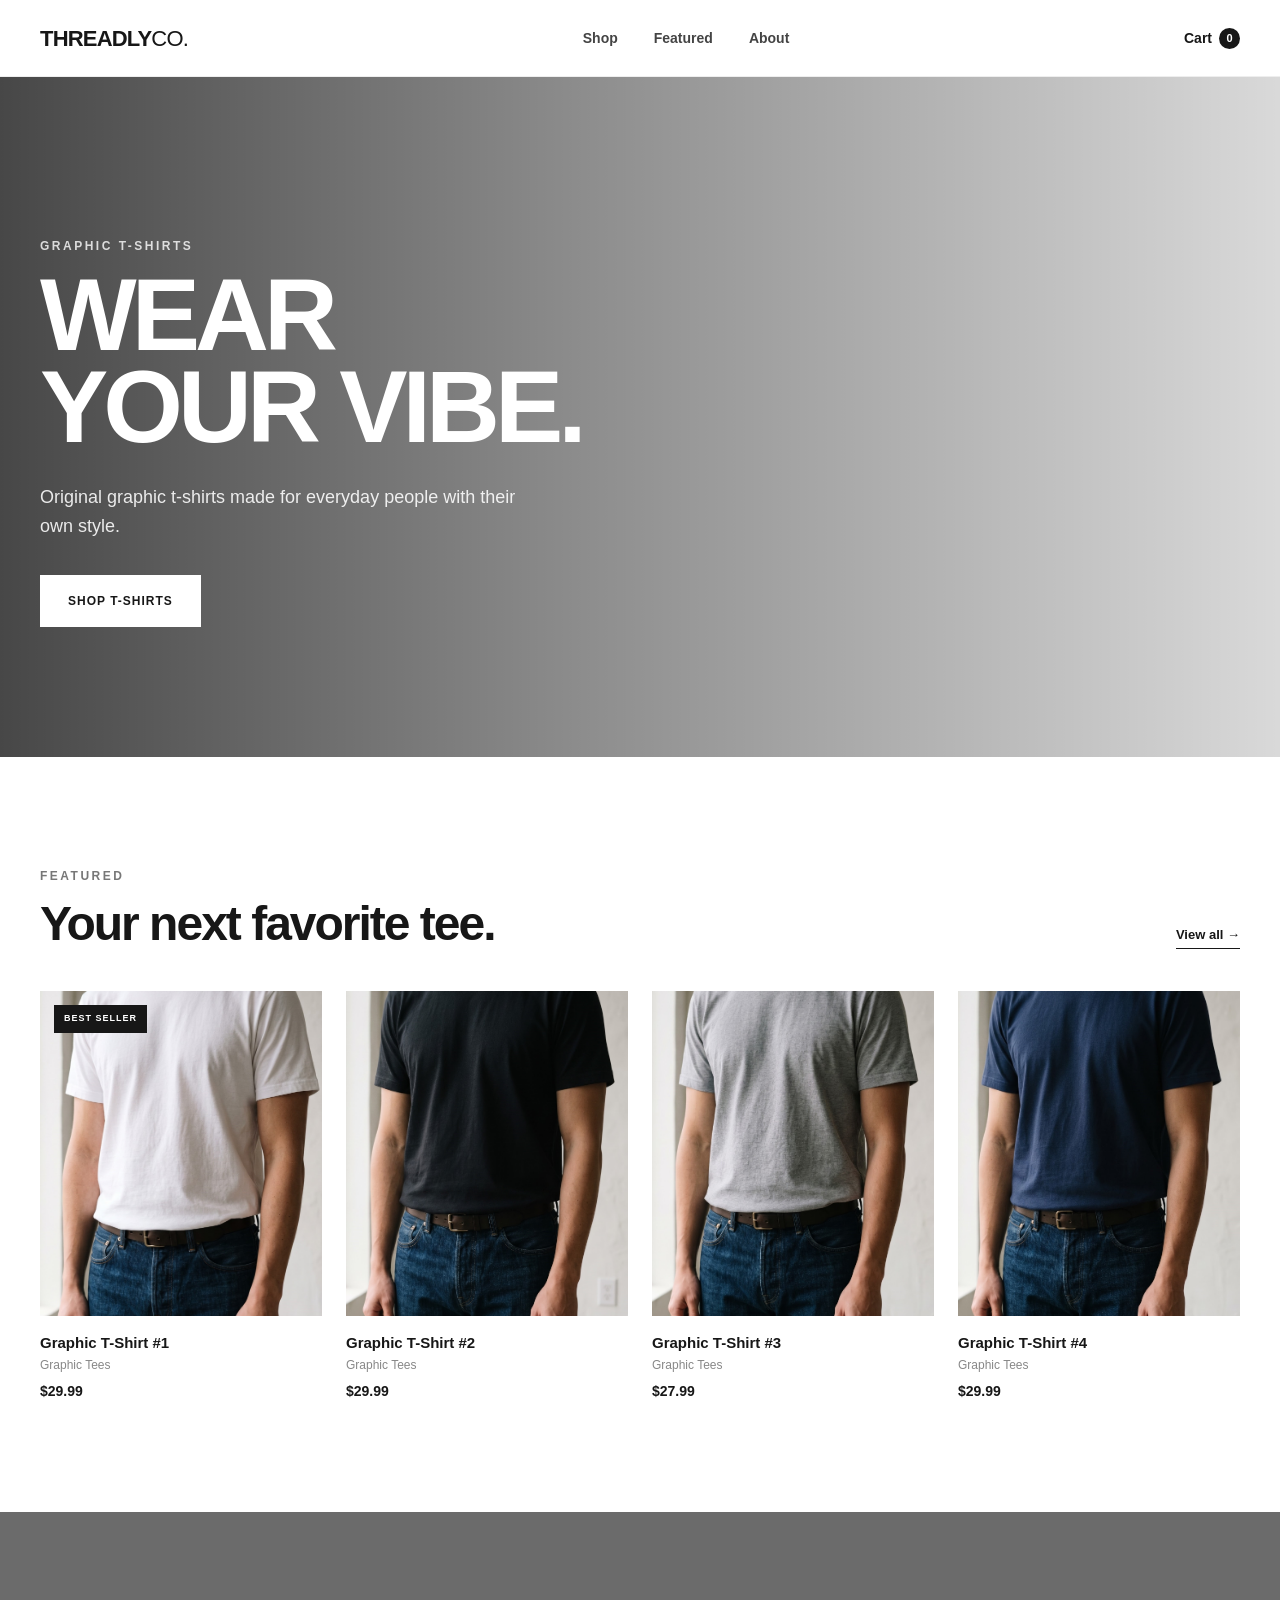
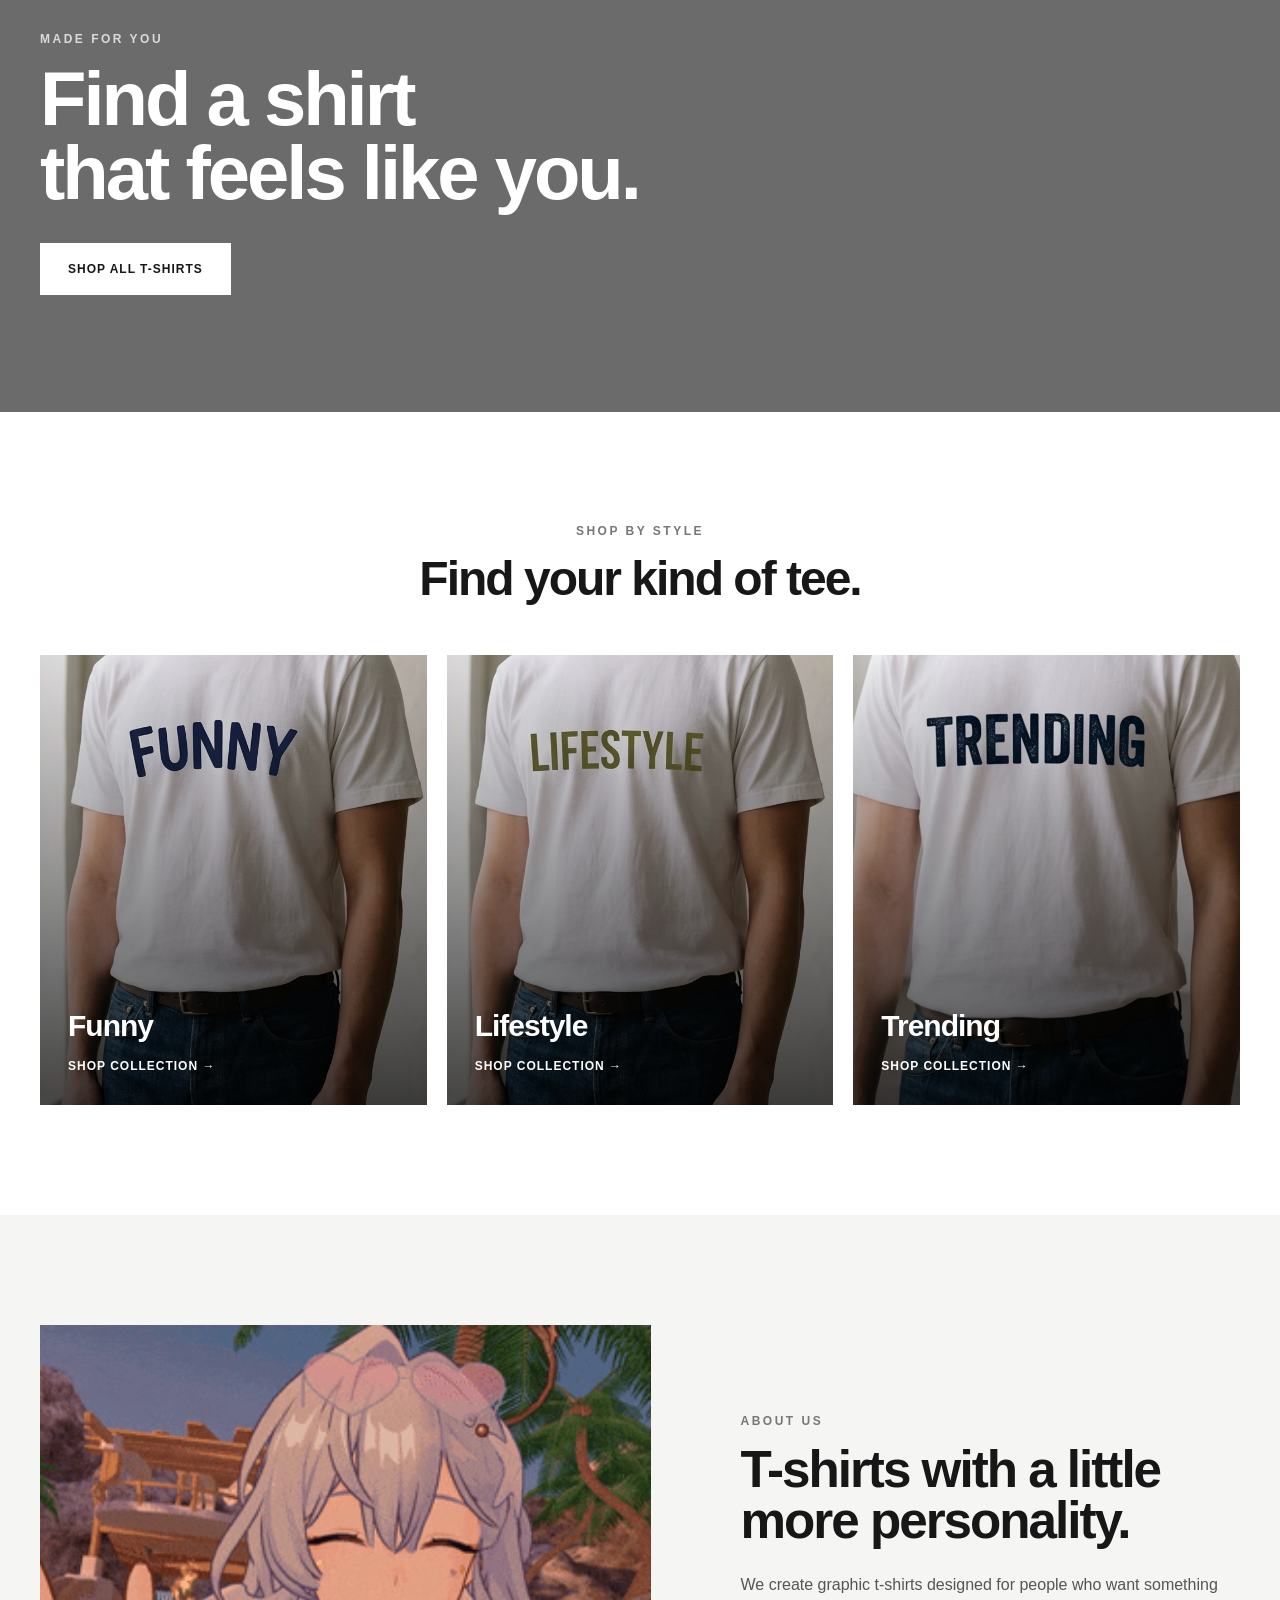
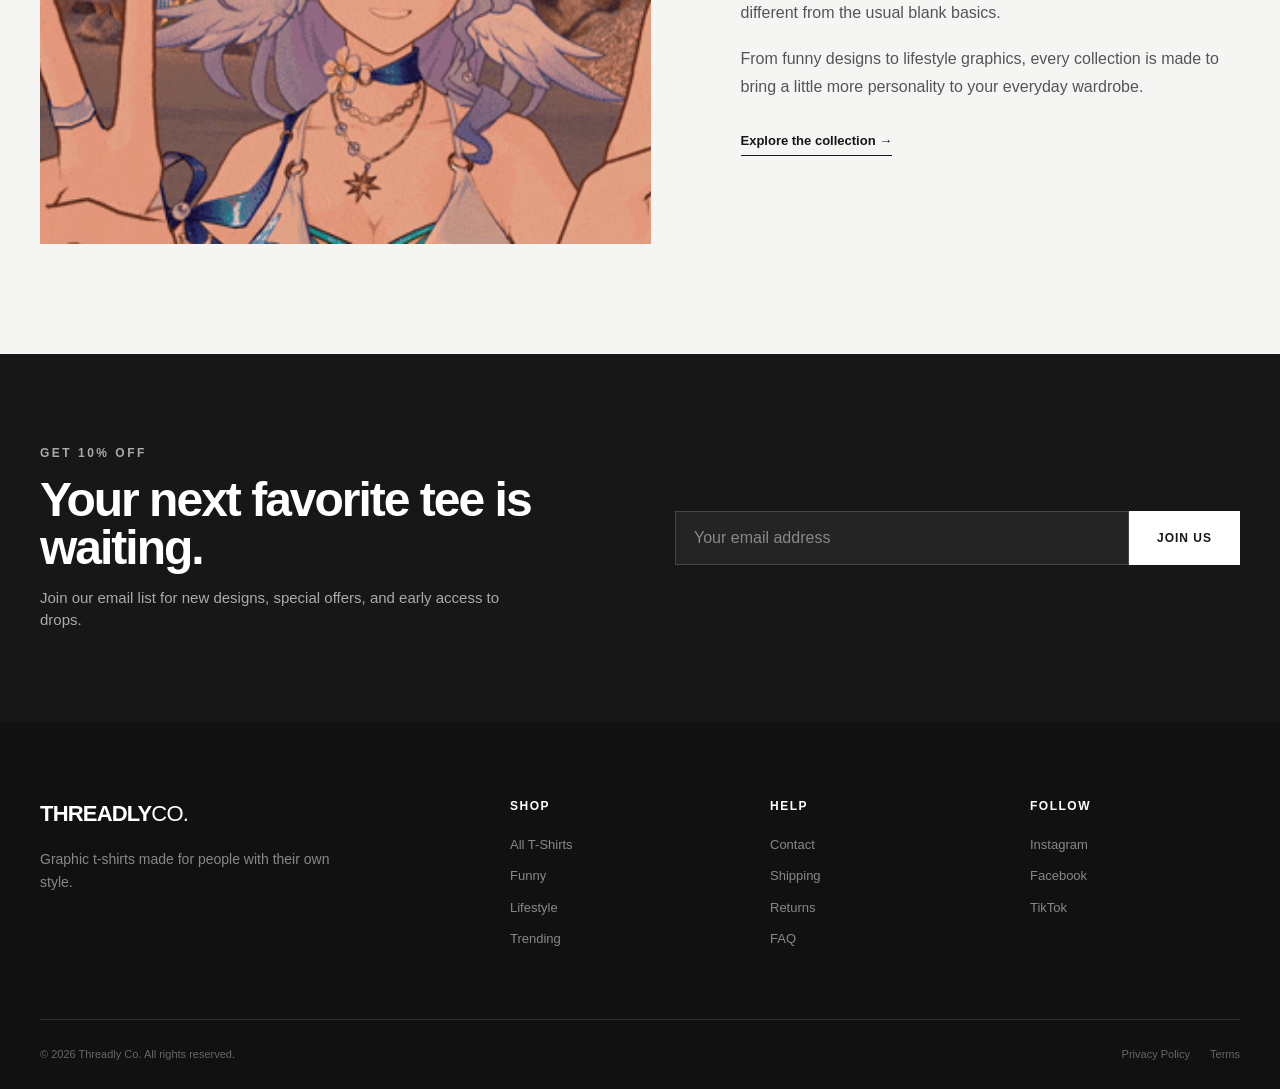
==== index.html @ d37e19e8 "Add files via upload" ====
<!DOCTYPE html>
<html lang="en">
<head>
    <meta charset="UTF-8">
    <meta name="viewport" content="width=device-width, initial-scale=1.0">

    <title>Threadly Co. | Graphic T-Shirts</title>

    <meta
        name="description"
        content="Unique graphic t-shirts made for everyday life. Discover your next favorite shirt."
    >

    <link rel="stylesheet" href="css/style.css">
</head>

<body>

    <!-- ================= HEADER ================= -->

    <header class="site-header">

        <div class="container header-inner">

            <a href="index.html" class="logo">
                THREADLY<span>CO.</span>
            </a>

            <nav class="main-nav">
                <a href="shop.html">Shop</a>
                <a href="#featured">Featured</a>
                <a href="#about">About</a>
            </nav>

            <a href="cart.html" class="cart-link">
                Cart <span id="cart-count">0</span>
            </a>

        </div>

    </header>


    <!-- ================= HERO ================= -->

    <main>

        <section class="hero">

            <div class="hero-overlay"></div>

            <div class="container hero-content">

                <p class="hero-eyebrow">
                    GRAPHIC T-SHIRTS
                </p>

                <h1>
                    WEAR<br>
                    YOUR VIBE.
                </h1>

                <p class="hero-description">
                    Original graphic t-shirts made for
                    everyday people with their own style.
                </p>

                <a href="shop.html" class="btn btn-primary">
                    SHOP T-SHIRTS
                </a>

            </div>

        </section>


        <!-- ================= FEATURED PRODUCTS ================= -->

        <section id="featured" class="featured-section">

            <div class="container">

                <div class="section-heading">

                    <div>

                        <p class="section-eyebrow">
                            FEATURED
                        </p>

                        <h2>
                            Your next favorite tee.
                        </h2>

                    </div>

                    <a href="shop.html" class="view-all">
                        View all →
                    </a>

                </div>


                <div class="product-grid">


                    <!-- PRODUCT 1 -->

                    <article class="product-card">

                        <a
                            href="product.html?id=1"
                            class="product-image"
                        >

                            <img
                                src="images/product-1.jpg"
                                alt="Graphic t-shirt"
                                loading="lazy"
                            >

                            <span class="product-badge">
                                BEST SELLER
                            </span>

                        </a>


                        <div class="product-info">

                            <h3>
                                <a href="product.html?id=1">
                                    Graphic T-Shirt #1
                                </a>
                            </h3>

                            <p class="product-category">
                                Graphic Tees
                            </p>

                            <p class="product-price">
                                $29.99
                            </p>

                        </div>

                    </article>


                    <!-- PRODUCT 2 -->

                    <article class="product-card">

                        <a
                            href="product.html?id=2"
                            class="product-image"
                        >

                            <img
                                src="images/product-2.jpg"
                                alt="Graphic t-shirt"
                                loading="lazy"
                            >

                        </a>


                        <div class="product-info">

                            <h3>
                                <a href="product.html?id=2">
                                    Graphic T-Shirt #2
                                </a>
                            </h3>

                            <p class="product-category">
                                Graphic Tees
                            </p>

                            <p class="product-price">
                                $29.99
                            </p>

                        </div>

                    </article>


                    <!-- PRODUCT 3 -->

                    <article class="product-card">

                        <a
                            href="product.html?id=3"
                            class="product-image"
                        >

                            <img
                                src="images/product-3.jpg"
                                alt="Graphic t-shirt"
                                loading="lazy"
                            >

                        </a>


                        <div class="product-info">

                            <h3>
                                <a href="product.html?id=3">
                                    Graphic T-Shirt #3
                                </a>
                            </h3>

                            <p class="product-category">
                                Graphic Tees
                            </p>

                            <p class="product-price">
                                $27.99
                            </p>

                        </div>

                    </article>


                    <!-- PRODUCT 4 -->

                    <article class="product-card">

                        <a
                            href="product.html?id=4"
                            class="product-image"
                        >

                            <img
                                src="images/product-4.jpg"
                                alt="Graphic t-shirt"
                                loading="lazy"
                            >

                        </a>


                        <div class="product-info">

                            <h3>
                                <a href="product.html?id=4">
                                    Graphic T-Shirt #4
                                </a>
                            </h3>

                            <p class="product-category">
                                Graphic Tees
                            </p>

                            <p class="product-price">
                                $29.99
                            </p>

                        </div>

                    </article>

                </div>

            </div>

        </section>


        <!-- ================= BRAND BANNER ================= -->

        <section class="brand-banner">

            <div class="container brand-banner-content">

                <p class="section-eyebrow">
                    MADE FOR YOU
                </p>

                <h2>
                    Find a shirt<br>
                    that feels like you.
                </h2>

                <a
                    href="shop.html"
                    class="btn btn-light"
                >
                    SHOP ALL T-SHIRTS
                </a>

            </div>

        </section>


        <!-- ================= CATEGORIES ================= -->

        <section class="categories-section">

            <div class="container">

                <div class="section-heading centered">

                    <p class="section-eyebrow">
                        SHOP BY STYLE
                    </p>

                    <h2>
                        Find your kind of tee.
                    </h2>

                </div>


                <div class="category-grid">


                    <a
                        href="shop.html?category=funny"
                        class="category-card"
                    >

                        <img
                            src="images/category-funny.jpg"
                            alt="Funny graphic t-shirts"
                            loading="lazy"
                        >

                        <div class="category-overlay"></div>

                        <div class="category-content">

                            <h3>
                                Funny
                            </h3>

                            <span>
                                Shop collection →
                            </span>

                        </div>

                    </a>


                    <a
                        href="shop.html?category=lifestyle"
                        class="category-card"
                    >

                        <img
                            src="images/category-lifestyle.jpg"
                            alt="Lifestyle graphic t-shirts"
                            loading="lazy"
                        >

                        <div class="category-overlay"></div>

                        <div class="category-content">

                            <h3>
                                Lifestyle
                            </h3>

                            <span>
                                Shop collection →
                            </span>

                        </div>

                    </a>


                    <a
                        href="shop.html?category=trending"
                        class="category-card"
                    >

                        <img
                            src="images/category-trending.jpg"
                            alt="Trending graphic t-shirts"
                            loading="lazy"
                        >

                        <div class="category-overlay"></div>

                        <div class="category-content">

                            <h3>
                                Trending
                            </h3>

                            <span>
                                Shop collection →
                            </span>

                        </div>

                    </a>

                </div>

            </div>

        </section>


        <!-- ================= ABOUT ================= -->

        <section id="about" class="about-section">

            <div class="container about-grid">


                <div class="about-image">

                    <img
                        src="images/about.gif"
                        alt="Person wearing a graphic t-shirt"
                        loading="lazy"
                    >

                </div>


                <div class="about-content">

                    <p class="section-eyebrow">
                        ABOUT US
                    </p>

                    <h2>
                        T-shirts with a little more personality.
                    </h2>

                    <p>
                        We create graphic t-shirts designed for
                        people who want something different from
                        the usual blank basics.
                    </p>

                    <p>
                        From funny designs to lifestyle graphics,
                        every collection is made to bring a little
                        more personality to your everyday wardrobe.
                    </p>

                    <a
                        href="shop.html"
                        class="text-link"
                    >
                        Explore the collection →
                    </a>

                </div>

            </div>

        </section>


        <!-- ================= NEWSLETTER ================= -->

        <section class="newsletter-section">

            <div class="container newsletter-inner">


                <div>

                    <p class="section-eyebrow">
                        GET 10% OFF
                    </p>

                    <h2>
                        Your next favorite tee is waiting.
                    </h2>

                    <p>
                        Join our email list for new designs,
                        special offers, and early access to drops.
                    </p>

                </div>


                <form class="newsletter-form">

                    <label
                        for="email"
                        class="sr-only"
                    >
                        Email address
                    </label>

                    <input
                        type="email"
                        id="email"
                        name="email"
                        placeholder="Your email address"
                        required
                    >

                    <button
                        type="submit"
                        class="btn btn-primary"
                    >
                        JOIN US
                    </button>

                </form>

            </div>

        </section>

    </main>


    <!-- ================= FOOTER ================= -->

    <footer class="site-footer">

        <div class="container footer-grid">


            <div class="footer-brand">

                <a href="index.html" class="logo">
                    THREADLY<span>CO.</span>
                </a>

                <p>
                    Graphic t-shirts made for people
                    with their own style.
                </p>

            </div>


            <div class="footer-column">

                <h3>
                    Shop
                </h3>

                <a href="shop.html">
                    All T-Shirts
                </a>

                <a href="shop.html?category=funny">
                    Funny
                </a>

                <a href="shop.html?category=lifestyle">
                    Lifestyle
                </a>

                <a href="shop.html?category=trending">
                    Trending
                </a>

            </div>


            <div class="footer-column">

                <h3>
                    Help
                </h3>

                <a href="#">
                    Contact
                </a>

                <a href="#">
                    Shipping
                </a>

                <a href="#">
                    Returns
                </a>

                <a href="#">
                    FAQ
                </a>

            </div>


            <div class="footer-column">

                <h3>
                    Follow
                </h3>

                <a href="#">
                    Instagram
                </a>

                <a href="#">
                    Facebook
                </a>

                <a href="#">
                    TikTok
                </a>

            </div>

        </div>


        <div class="container footer-bottom">

            <p>
                © 2026 Threadly Co. All rights reserved.
            </p>

            <div>

                <a href="#">
                    Privacy Policy
                </a>

                <a href="#">
                    Terms
                </a>

            </div>

        </div>

    </footer>


    <!-- ================= JAVASCRIPT ================= -->

    <script>

        /*
         * Update cart quantity in the header.
         *
         * Cart data will later be stored in localStorage.
         * Printify integration will be added in a later stage.
         */

        function updateCartCount() {

            const cart =
                JSON.parse(
                    localStorage.getItem("cart")
                ) || [];

            const count =
                cart.reduce(
                    (total, item) =>
                        total + item.quantity,
                    0
                );

            const cartCount =
                document.getElementById(
                    "cart-count"
                );

            if (cartCount) {
                cartCount.textContent = count;
            }
        }


        updateCartCount();


        /*
         * Newsletter demo.
         *
         * This does not send email yet.
         * Email integration can be added later.
         */

        const newsletterForm =
            document.querySelector(
                ".newsletter-form"
            );


        if (newsletterForm) {

            newsletterForm.addEventListener(
                "submit",
                function(event) {

                    event.preventDefault();

                    alert(
                        "Thanks for joining Threadly Co.!"
                    );

                    newsletterForm.reset();

                }
            );

        }

    </script>

</body>
</html>
---- css/style.css ----
/* =========================================================
   THREADLY CO. - POD STORE
   Main stylesheet for index.html
   ========================================================= */


/* =========================================================
   RESET
   ========================================================= */

* {
    margin: 0;
    padding: 0;
    box-sizing: border-box;
}

html {
    scroll-behavior: smooth;
}

body {
    font-family:
        Inter,
        -apple-system,
        BlinkMacSystemFont,
        "Segoe UI",
        Roboto,
        Helvetica,
        Arial,
        sans-serif;

    background: #ffffff;
    color: #171717;
    line-height: 1.5;
}

img {
    display: block;
    width: 100%;
}

a {
    color: inherit;
    text-decoration: none;
}

button,
input {
    font: inherit;
}


/* =========================================================
   GLOBAL
   ========================================================= */

.container {
    width: min(1200px, calc(100% - 40px));
    margin: 0 auto;
}

.sr-only {
    position: absolute;
    width: 1px;
    height: 1px;
    padding: 0;
    margin: -1px;
    overflow: hidden;
    clip: rect(0, 0, 0, 0);
    white-space: nowrap;
    border: 0;
}


/* =========================================================
   HEADER
   ========================================================= */

.site-header {
    position: sticky;
    top: 0;
    z-index: 1000;

    background: rgba(255, 255, 255, 0.96);
    border-bottom: 1px solid #eeeeee;

    backdrop-filter: blur(12px);
}

.header-inner {
    min-height: 76px;

    display: flex;
    align-items: center;
    justify-content: space-between;

    gap: 40px;
}


/* Logo */

.logo {
    font-size: 22px;
    font-weight: 900;
    letter-spacing: -0.8px;
    white-space: nowrap;
}

.logo span {
    font-weight: 400;
}


/* Navigation */

.main-nav {
    display: flex;
    align-items: center;
    gap: 36px;
}

.main-nav a {
    position: relative;

    font-size: 14px;
    font-weight: 600;

    color: #444444;

    transition:
        color 0.2s ease;
}

.main-nav a::after {
    content: "";

    position: absolute;
    left: 0;
    bottom: -7px;

    width: 0;
    height: 1px;

    background: #171717;

    transition:
        width 0.25s ease;
}

.main-nav a:hover {
    color: #000000;
}

.main-nav a:hover::after {
    width: 100%;
}


/* Cart */

.cart-link {
    display: flex;
    align-items: center;
    gap: 7px;

    font-size: 14px;
    font-weight: 700;
}

#cart-count {
    min-width: 21px;
    height: 21px;

    display: inline-flex;
    align-items: center;
    justify-content: center;

    background: #171717;
    color: #ffffff;

    border-radius: 50%;

    font-size: 11px;
}


/* =========================================================
   HERO
   ========================================================= */

.hero {
    position: relative;

    min-height: 680px;

    display: flex;
    align-items: center;

    background-image:
        url("../images/hero.jpg");

    background-size: cover;
    background-position: center;
}

.hero-overlay {
    position: absolute;
    inset: 0;

    background:
        linear-gradient(
            90deg,
            rgba(0, 0, 0, 0.72) 0%,
            rgba(0, 0, 0, 0.45) 45%,
            rgba(0, 0, 0, 0.15) 100%
        );
}

.hero-content {
    position: relative;
    z-index: 2;

    color: #ffffff;

    padding-top: 30px;
}

.hero-eyebrow,
.section-eyebrow {
    margin-bottom: 14px;

    font-size: 12px;
    font-weight: 800;

    letter-spacing: 2.5px;
    text-transform: uppercase;
}

.hero-eyebrow {
    color: rgba(255, 255, 255, 0.8);
}

.hero h1 {
    max-width: 700px;

    font-size: clamp(58px, 8vw, 108px);
    line-height: 0.9;

    letter-spacing: -5px;
    font-weight: 900;

    margin-bottom: 30px;
}

.hero-description {
    max-width: 480px;

    margin-bottom: 34px;

    font-size: 18px;
    line-height: 1.6;

    color: rgba(255, 255, 255, 0.88);
}


/* =========================================================
   BUTTONS
   ========================================================= */

.btn {
    min-height: 52px;

    display: inline-flex;
    align-items: center;
    justify-content: center;

    padding: 0 28px;

    border: 0;

    font-size: 12px;
    font-weight: 800;

    letter-spacing: 1px;
    text-transform: uppercase;

    cursor: pointer;

    transition:
        transform 0.2s ease,
        background 0.2s ease,
        color 0.2s ease;
}

.btn:hover {
    transform: translateY(-2px);
}

.btn-primary {
    background: #ffffff;
    color: #171717;
}

.btn-primary:hover {
    background: #eeeeee;
}

.btn-light {
    background: #ffffff;
    color: #171717;
}

.btn-light:hover {
    background: #eeeeee;
}


/* =========================================================
   FEATURED SECTION
   ========================================================= */

.featured-section {
    padding: 110px 0;
}

.section-heading {
    display: flex;
    align-items: flex-end;
    justify-content: space-between;

    gap: 30px;

    margin-bottom: 42px;
}

.section-heading.centered {
    display: block;
    text-align: center;
}

.section-eyebrow {
    color: #777777;
}

.section-heading h2 {
    font-size: clamp(32px, 4vw, 48px);
    line-height: 1.05;

    letter-spacing: -2px;
    font-weight: 800;
}

.view-all {
    font-size: 13px;
    font-weight: 700;

    border-bottom: 1px solid #171717;

    padding-bottom: 4px;
}


/* =========================================================
   PRODUCT GRID
   ========================================================= */

.product-grid {
    display: grid;

    grid-template-columns:
        repeat(4, minmax(0, 1fr));

    gap: 24px;
}


/* Product */

.product-card {
    min-width: 0;
}

.product-image {
    position: relative;

    display: block;

    overflow: hidden;

    background: #f4f4f4;

    aspect-ratio: 1 / 1.15;
}

.product-image img {
    width: 100%;
    height: 100%;

    object-fit: cover;

    transition:
        transform 0.45s ease;
}

.product-card:hover .product-image img {
    transform: scale(1.04);
}


/* Product badge */

.product-badge {
    position: absolute;

    top: 14px;
    left: 14px;

    padding: 7px 10px;

    background: #171717;
    color: #ffffff;

    font-size: 9px;
    font-weight: 800;

    letter-spacing: 1px;
}


/* Product info */

.product-info {
    padding-top: 17px;
}

.product-info h3 {
    margin-bottom: 4px;

    font-size: 15px;
    font-weight: 700;

    line-height: 1.3;
}

.product-info h3 a:hover {
    text-decoration: underline;
}

.product-category {
    margin-bottom: 7px;

    font-size: 12px;

    color: #888888;
}

.product-price {
    font-size: 14px;
    font-weight: 800;
}


/* =========================================================
   BRAND BANNER
   ========================================================= */

.brand-banner {
    position: relative;

    min-height: 500px;

    display: flex;
    align-items: center;

    background:
        linear-gradient(
            rgba(0, 0, 0, 0.58),
            rgba(0, 0, 0, 0.58)
        ),
        url("../images/banner.jpg");

    background-size: cover;
    background-position: center;
}

.brand-banner-content {
    color: #ffffff;
}

.brand-banner .section-eyebrow {
    color: rgba(255, 255, 255, 0.75);
}

.brand-banner h2 {
    max-width: 650px;

    margin-bottom: 32px;

    font-size: clamp(44px, 6vw, 76px);
    line-height: 0.98;

    letter-spacing: -3px;

    font-weight: 900;
}


/* =========================================================
   CATEGORIES
   ========================================================= */

.categories-section {
    padding: 110px 0;
}

.categories-section .section-heading {
    margin-bottom: 50px;
}

.category-grid {
    display: grid;

    grid-template-columns:
        repeat(3, minmax(0, 1fr));

    gap: 20px;
}

.category-card {
    position: relative;

    min-height: 450px;

    overflow: hidden;

    background: #eeeeee;
}

.category-card img {
    position: absolute;
    inset: 0;

    width: 100%;
    height: 100%;

    object-fit: cover;

    transition:
        transform 0.5s ease;
}

.category-card:hover img {
    transform: scale(1.05);
}

.category-overlay {
    position: absolute;
    inset: 0;

    background:
        linear-gradient(
            to top,
            rgba(0, 0, 0, 0.72),
            rgba(0, 0, 0, 0.05)
        );
}

.category-content {
    position: absolute;

    left: 28px;
    right: 28px;
    bottom: 28px;

    color: #ffffff;
}

.category-content h3 {
    margin-bottom: 5px;

    font-size: 30px;
    font-weight: 800;

    letter-spacing: -1px;
}

.category-content span {
    font-size: 12px;
    font-weight: 700;

    text-transform: uppercase;
    letter-spacing: 1px;
}


/* =========================================================
   ABOUT
   ========================================================= */

.about-section {
    padding: 110px 0;

    background: #f5f5f3;
}

.about-grid {
    display: grid;

    grid-template-columns:
        1.1fr 0.9fr;

    gap: 90px;

    align-items: center;
}

.about-image {
    overflow: hidden;

    aspect-ratio: 1 / 0.85;
}

.about-image img {
    width: 100%;
    height: 100%;

    object-fit: cover;
}

.about-content h2 {
    max-width: 550px;

    margin-bottom: 25px;

    font-size: clamp(36px, 4vw, 54px);

    line-height: 1;

    letter-spacing: -2px;

    font-weight: 900;
}

.about-content p:not(.section-eyebrow) {
    max-width: 530px;

    margin-bottom: 18px;

    font-size: 16px;

    color: #555555;

    line-height: 1.75;
}

.text-link {
    display: inline-block;

    margin-top: 12px;

    font-size: 13px;
    font-weight: 800;

    border-bottom: 1px solid #171717;

    padding-bottom: 4px;
}


/* =========================================================
   NEWSLETTER
   ========================================================= */

.newsletter-section {
    padding: 90px 0;

    background: #171717;

    color: #ffffff;
}

.newsletter-inner {
    display: grid;

    grid-template-columns:
        1fr 1fr;

    align-items: center;

    gap: 70px;
}

.newsletter-section .section-eyebrow {
    color: #aaaaaa;
}

.newsletter-section h2 {
    margin-bottom: 15px;

    font-size: clamp(32px, 4vw, 48px);

    line-height: 1;

    letter-spacing: -2px;
}

.newsletter-section p:not(.section-eyebrow) {
    max-width: 500px;

    color: #aaaaaa;

    font-size: 15px;
}

.newsletter-form {
    display: flex;

    width: 100%;
}

.newsletter-form input {
    flex: 1;

    min-width: 0;

    height: 54px;

    padding: 0 18px;

    border: 1px solid #444444;

    background: #242424;

    color: #ffffff;

    outline: none;
}

.newsletter-form input::placeholder {
    color: #888888;
}

.newsletter-form input:focus {
    border-color: #777777;
}

.newsletter-form .btn-primary {
    height: 54px;

    flex-shrink: 0;

    background: #ffffff;
}


/* =========================================================
   FOOTER
   ========================================================= */

.site-footer {
    padding-top: 75px;

    background: #111111;

    color: #ffffff;
}

.footer-grid {
    display: grid;

    grid-template-columns:
        2fr 1fr 1fr 1fr;

    gap: 50px;

    padding-bottom: 70px;
}

.footer-brand p {
    max-width: 320px;

    margin-top: 18px;

    color: #888888;

    font-size: 14px;

    line-height: 1.7;
}

.footer-column {
    display: flex;
    flex-direction: column;

    gap: 12px;
}

.footer-column h3 {
    margin-bottom: 8px;

    font-size: 12px;

    text-transform: uppercase;
    letter-spacing: 1.5px;
}

.footer-column a {
    width: fit-content;

    color: #888888;

    font-size: 13px;

    transition:
        color 0.2s ease;
}

.footer-column a:hover {
    color: #ffffff;
}


/* Footer bottom */

.footer-bottom {
    min-height: 70px;

    display: flex;
    align-items: center;
    justify-content: space-between;

    gap: 20px;

    border-top: 1px solid #2b2b2b;

    color: #666666;

    font-size: 11px;
}

.footer-bottom div {
    display: flex;
    gap: 20px;
}

.footer-bottom a:hover {
    color: #ffffff;
}


/* =========================================================
   TABLET
   ========================================================= */

@media (max-width: 900px) {

    .product-grid {
        grid-template-columns:
            repeat(2, minmax(0, 1fr));
    }

    .category-grid {
        grid-template-columns:
            repeat(2, minmax(0, 1fr));
    }

    .category-card:last-child {
        grid-column: span 2;
    }

    .about-grid {
        grid-template-columns: 1fr;

        gap: 45px;
    }

    .about-image {
        aspect-ratio: 16 / 10;
    }

    .newsletter-inner {
        grid-template-columns: 1fr;

        gap: 35px;
    }

    .footer-grid {
        grid-template-columns:
            repeat(2, 1fr);
    }

}


/* =========================================================
   MOBILE
   ========================================================= */

@media (max-width: 640px) {

    .container {
        width: min(
            100% - 28px,
            1200px
        );
    }


    /* Header */

    .header-inner {
        min-height: 65px;

        gap: 15px;
    }

    .logo {
        font-size: 18px;
    }

    .main-nav {
        display: none;
    }

    .cart-link {
        font-size: 13px;
    }


    /* Hero */

    .hero {
        min-height: 600px;

        background-position: 62% center;
    }

    .hero h1 {
        font-size: clamp(
            54px,
            16vw,
            82px
        );

        letter-spacing: -3px;
    }

    .hero-description {
        max-width: 360px;

        font-size: 16px;
    }


    /* Featured */

    .featured-section,
    .categories-section,
    .about-section {
        padding: 75px 0;
    }

    .section-heading {
        align-items: flex-start;

        flex-direction: column;

        gap: 18px;
    }

    .section-heading h2 {
        font-size: 34px;
    }


    /* Products */

    .product-grid {
        grid-template-columns:
            repeat(2, minmax(0, 1fr));

        gap: 20px 12px;
    }

    .product-info {
        padding-top: 12px;
    }

    .product-info h3 {
        font-size: 14px;
    }

    .product-category {
        font-size: 11px;
    }

    .product-price {
        font-size: 13px;
    }


    /* Banner */

    .brand-banner {
        min-height: 460px;
    }

    .brand-banner h2 {
        font-size: 48px;

        letter-spacing: -2px;
    }


    /* Categories */

    .category-grid {
        grid-template-columns: 1fr;

        gap: 14px;
    }

    .category-card {
        min-height: 350px;
    }

    .category-card:last-child {
        grid-column: auto;
    }


    /* About */

    .about-content h2 {
        font-size: 38px;
    }


    /* Newsletter */

    .newsletter-section {
        padding: 70px 0;
    }

    .newsletter-section h2 {
        font-size: 36px;
    }

    .newsletter-form {
        flex-direction: column;

        gap: 10px;
    }

    .newsletter-form input,
    .newsletter-form .btn {
        width: 100%;
    }


    /* Footer */

    .site-footer {
        padding-top: 60px;
    }

    .footer-grid {
        grid-template-columns: 1fr 1fr;

        gap: 45px 25px;

        padding-bottom: 50px;
    }

    .footer-brand {
        grid-column: span 2;
    }

    .footer-bottom {
        min-height: auto;

        padding: 25px 0;

        flex-direction: column;
        align-items: flex-start;

        gap: 15px;
    }

}


/* =========================================================
   SMALL MOBILE
   ========================================================= */

@media (max-width: 400px) {

    .product-grid {
        gap: 18px 10px;
    }

    .hero h1 {
        font-size: 50px;
    }

    .brand-banner h2 {
        font-size: 42px;
    }

    .category-content {
        left: 20px;
        right: 20px;
        bottom: 20px;
    }

}

/* =========================================================
   SHOP PAGE
   ========================================================= */

.shop-hero {
    padding: 100px 0 85px;
    background: #f5f5f3;
}

.shop-hero h1 {
    margin-bottom: 15px;

    font-size: clamp(48px, 7vw, 82px);
    line-height: 0.95;

    letter-spacing: -4px;
    font-weight: 900;
}

.shop-hero p:last-child {
    color: #666666;
    font-size: 17px;
}


.shop-section {
    padding: 80px 0 110px;
}


.shop-toolbar {
    display: flex;
    align-items: center;
    justify-content: space-between;

    gap: 30px;

    margin-bottom: 45px;

    padding-bottom: 20px;

    border-bottom: 1px solid #e5e5e5;
}


.shop-filters {
    display: flex;
    flex-wrap: wrap;

    gap: 8px;
}


.filter-btn {
    padding: 10px 17px;

    border: 1px solid #dddddd;

    background: #ffffff;
    color: #555555;

    font-size: 12px;
    font-weight: 700;

    cursor: pointer;

    transition:
        background 0.2s ease,
        color 0.2s ease,
        border 0.2s ease;
}


.filter-btn:hover,
.filter-btn.active {
    background: #171717;
    border-color: #171717;
    color: #ffffff;
}


.shop-sort {
    display: flex;
    align-items: center;

    gap: 10px;

    white-space: nowrap;
}


.shop-sort label {
    font-size: 12px;
    color: #777777;
}


.shop-sort select {
    padding: 9px 30px 9px 10px;

    border: 1px solid #dddddd;

    background: #ffffff;

    font-size: 12px;

    cursor: pointer;
}


#no-products {
    padding: 80px 0;

    text-align: center;

    color: #777777;
}


/* Mobile */

@media (max-width: 640px) {

    .shop-hero {
        padding: 70px 0 60px;
    }

    .shop-hero h1 {
        font-size: 52px;
        letter-spacing: -2px;
    }

    .shop-section {
        padding: 55px 0 75px;
    }

    .shop-toolbar {
        align-items: flex-start;
        flex-direction: column;

        gap: 20px;
    }

    .shop-filters {
        width: 100%;
    }

    .shop-sort {
        width: 100%;
        justify-content: space-between;
    }

    .shop-sort select {
        flex: 1;
        max-width: 200px;
    }

}


/* =========================================================
   PRODUCT PAGE
   ========================================================= */

.product-breadcrumb {
    padding: 20px 0;

    border-bottom: 1px solid #eeeeee;

    font-size: 12px;
    color: #888888;
}

.product-breadcrumb .container {
    display: flex;
    align-items: center;

    gap: 9px;
}

.product-breadcrumb a:hover {
    color: #171717;
}


/* Product layout */

.product-section {
    padding: 75px 0 110px;
}

.product-layout {
    display: grid;

    grid-template-columns:
        1.05fr 0.95fr;

    gap: 80px;

    align-items: start;
}


/* Main image */

.product-main-image {
    overflow: hidden;

    background: #f4f4f4;

    aspect-ratio: 1 / 1.08;
}

.product-main-image img {
    width: 100%;
    height: 100%;

    object-fit: cover;
}


/* Details */

.product-details {
    padding-top: 10px;
}

.product-details h1 {
    max-width: 600px;

    margin-bottom: 18px;

    font-size: clamp(38px, 5vw, 62px);

    line-height: 0.98;

    letter-spacing: -3px;

    font-weight: 900;
}

.product-detail-price {
    margin-bottom: 28px;

    font-size: 20px;
    font-weight: 800;
}

.product-description {
    padding-bottom: 28px;

    border-bottom: 1px solid #e5e5e5;
}

.product-description p {
    max-width: 540px;

    color: #666666;

    font-size: 15px;

    line-height: 1.7;
}


/* Options */

.product-option {
    padding: 24px 0;

    border-bottom: 1px solid #e5e5e5;
}

.option-header {
    display: flex;
    align-items: center;
    justify-content: space-between;

    margin-bottom: 15px;

    font-size: 13px;
    font-weight: 700;
}

.option-header a {
    color: #777777;

    font-size: 11px;

    text-decoration: underline;
}


/* Color */

.color-options {
    display: flex;
    gap: 10px;
}

.color-option {
    position: relative;

    width: 34px;
    height: 34px;

    border: 2px solid #ffffff;

    outline: 1px solid #cccccc;

    border-radius: 50%;

    cursor: pointer;
}

.color-option.active {
    outline: 2px solid #171717;
    outline-offset: 2px;
}


/* Size */

.size-options {
    display: grid;

    grid-template-columns:
        repeat(5, 1fr);

    gap: 8px;
}

.size-option {
    height: 46px;

    border: 1px solid #dddddd;

    background: #ffffff;

    font-size: 12px;
    font-weight: 700;

    cursor: pointer;

    transition:
        background 0.2s ease,
        color 0.2s ease,
        border 0.2s ease;
}

.size-option:hover,
.size-option.active {
    border-color: #171717;

    background: #171717;

    color: #ffffff;
}


/* Quantity */

.quantity-selector {
    display: inline-flex;

    align-items: center;

    border: 1px solid #dddddd;
}

.quantity-selector button {
    width: 42px;
    height: 42px;

    border: 0;

    background: #ffffff;

    font-size: 18px;

    cursor: pointer;
}

.quantity-selector button:hover {
    background: #f4f4f4;
}

.quantity-selector span {
    width: 42px;

    text-align: center;

    font-size: 13px;
    font-weight: 700;
}


/* Add to cart */

.add-to-cart-btn {
    width: 100%;

    margin-top: 25px;

    background: #171717;
    color: #ffffff;
}

.add-to-cart-btn:hover {
    background: #333333;
}


/* Cart message */

.cart-message {
    min-height: 22px;

    margin-top: 12px;

    color: #287a45;

    font-size: 13px;
    font-weight: 700;

    opacity: 0;

    transition:
        opacity 0.25s ease;
}

.cart-message.show {
    opacity: 1;
}


/* Product features */

.product-features {
    margin-top: 25px;

    border-top: 1px solid #e5e5e5;
}

.feature-item {
    display: flex;
    flex-direction: column;

    gap: 3px;

    padding: 17px 0;

    border-bottom: 1px solid #e5e5e5;
}

.feature-item strong {
    font-size: 12px;
}

.feature-item span {
    color: #888888;

    font-size: 12px;
}


/* Product information */

.product-info-section {
    padding: 80px 0 110px;

    background: #f5f5f3;
}

.product-info-box {
    max-width: 760px;

    padding: 35px 0;

    border-bottom: 1px solid #dddddd;
}

.product-info-box h2 {
    margin-bottom: 15px;

    font-size: 25px;

    letter-spacing: -1px;
}

.product-info-box p {
    margin-bottom: 10px;

    color: #666666;

    font-size: 15px;

    line-height: 1.7;
}


/* =========================================================
   PRODUCT MOBILE
   ========================================================= */

@media (max-width: 900px) {

    .product-layout {
        grid-template-columns: 1fr;

        gap: 50px;
    }

    .product-main-image {
        max-width: 700px;
    }

}


@media (max-width: 640px) {

    .product-section {
        padding: 45px 0 75px;
    }

    .product-layout {
        gap: 35px;
    }

    .product-details h1 {
        font-size: 42px;

        letter-spacing: -2px;
    }

    .product-detail-price {
        font-size: 18px;
    }

    .size-options {
        grid-template-columns:
            repeat(5, 1fr);
    }

    .product-info-section {
        padding: 60px 0 75px;
    }

}


/* =========================================================
   CART PAGE
   ========================================================= */

.cart-hero {
    padding: 85px 0 75px;

    background: #f5f5f3;
}

.cart-hero h1 {
    font-size: clamp(48px, 7vw, 78px);

    line-height: 0.95;

    letter-spacing: -4px;

    font-weight: 900;
}


/* =========================================================
   CART SECTION
   ========================================================= */

.cart-section {
    padding: 75px 0 110px;
}


.cart-layout {
    display: grid;

    grid-template-columns:
        minmax(0, 1fr) 380px;

    gap: 70px;

    align-items: start;
}


/* =========================================================
   CART ITEMS HEADER
   ========================================================= */

.cart-items-header {
    display: grid;

    grid-template-columns:
        minmax(0, 1fr) 130px 100px;

    gap: 20px;

    padding-bottom: 15px;

    border-bottom: 1px solid #dddddd;

    color: #888888;

    font-size: 10px;

    font-weight: 800;

    letter-spacing: 1px;

    text-transform: uppercase;
}


/* =========================================================
   CART ITEM
   ========================================================= */

.cart-item {
    display: grid;

    grid-template-columns:
        minmax(0, 1fr) 130px 100px;

    gap: 20px;

    align-items: center;

    padding: 25px 0;

    border-bottom: 1px solid #eeeeee;
}


/* Product */

.cart-product {
    display: flex;

    align-items: flex-start;

    gap: 18px;

    min-width: 0;
}


.cart-product-image {
    width: 105px;
    height: 125px;

    flex-shrink: 0;

    overflow: hidden;

    background: #f3f3f3;
}


.cart-product-image img {
    width: 100%;
    height: 100%;

    object-fit: cover;

    transition:
        transform 0.3s ease;
}


.cart-product-image:hover img {
    transform: scale(1.04);
}


.cart-product-info {
    min-width: 0;
}


.cart-product-name {
    display: block;

    margin-bottom: 9px;

    font-size: 14px;

    font-weight: 800;

    line-height: 1.35;
}


.cart-product-name:hover {
    text-decoration: underline;
}


.cart-product-info p {
    margin-bottom: 3px;

    color: #888888;

    font-size: 11px;
}


.cart-product-info strong {
    color: #555555;
}


.cart-unit-price {
    margin-top: 9px;

    color: #171717 !important;

    font-weight: 700;
}


.remove-item {
    margin-top: 9px;

    padding: 0;

    border: 0;

    background: transparent;

    color: #999999;

    font-size: 11px;

    text-decoration: underline;

    cursor: pointer;
}


.remove-item:hover {
    color: #171717;
}


/* =========================================================
   QUANTITY
   ========================================================= */

.cart-quantity {
    display: inline-flex;

    align-items: center;

    justify-content: center;

    width: fit-content;

    border: 1px solid #dddddd;
}


.quantity-btn {
    width: 32px;
    height: 34px;

    border: 0;

    background: #ffffff;

    font-size: 16px;

    cursor: pointer;
}


.quantity-btn:hover {
    background: #f3f3f3;
}


.cart-quantity span {
    width: 30px;

    text-align: center;

    font-size: 12px;

    font-weight: 700;
}


/* =========================================================
   ITEM TOTAL
   ========================================================= */

.cart-item-total {
    text-align: right;

    font-size: 14px;

    font-weight: 800;
}


/* =========================================================
   ORDER SUMMARY
   ========================================================= */

.cart-summary {
    position: sticky;

    top: 100px;

    padding: 30px;

    background: #f5f5f3;
}


.cart-summary h2 {
    margin-bottom: 28px;

    font-size: 22px;

    letter-spacing: -0.7px;
}


.summary-row {
    display: flex;

    align-items: center;

    justify-content: space-between;

    gap: 20px;

    margin-bottom: 16px;

    font-size: 13px;
}


.summary-row span {
    color: #777777;
}


.summary-row strong {
    font-size: 13px;
}


.summary-divider {
    height: 1px;

    margin: 24px 0;

    background: #dddddd;
}


.summary-total {
    display: flex;

    align-items: center;

    justify-content: space-between;

    gap: 20px;

    margin-bottom: 25px;
}


.summary-total span {
    font-size: 15px;

    font-weight: 700;
}


.summary-total strong {
    font-size: 20px;

    font-weight: 900;
}


.checkout-btn {
    width: 100%;

    background: #171717;

    color: #ffffff;
}


.checkout-btn:hover {
    background: #333333;
}


.checkout-note {
    margin-top: 15px;

    color: #888888;

    font-size: 10px;

    line-height: 1.6;

    text-align: center;
}


.continue-shopping {
    display: block;

    margin-top: 25px;

    text-align: center;

    font-size: 12px;

    font-weight: 700;

    text-decoration: underline;
}


/* =========================================================
   EMPTY CART
   ========================================================= */

.empty-cart {
    max-width: 600px;

    margin: 0 auto;

    padding: 80px 20px;

    text-align: center;
}


.empty-cart-icon {
    margin-bottom: 20px;

    font-size: 45px;
}


.empty-cart h2 {
    margin-bottom: 10px;

    font-size: 30px;

    letter-spacing: -1px;
}


.empty-cart p {
    margin-bottom: 30px;

    color: #777777;

    font-size: 14px;
}


.cart-shop-btn {
    background: #171717;

    color: #ffffff;
}


.cart-shop-btn:hover {
    background: #333333;
}


/* =========================================================
   CART MOBILE
   ========================================================= */

@media (max-width: 900px) {

    .cart-layout {
        grid-template-columns: 1fr;

        gap: 50px;
    }


    .cart-summary {
        position: static;
    }

}


@media (max-width: 640px) {

    .cart-hero {
        padding: 65px 0 55px;
    }


    .cart-hero h1 {
        font-size: 52px;

        letter-spacing: -2px;
    }


    .cart-section {
        padding: 50px 0 75px;
    }


    .cart-items-header {
        display: none;
    }


    .cart-item {
        grid-template-columns:
            minmax(0, 1fr) 85px;

        gap: 15px;

        align-items: start;
    }


    .cart-product {
        gap: 12px;
    }


    .cart-product-image {
        width: 82px;
        height: 100px;
    }


    .cart-product-name {
        font-size: 13px;
    }


    .cart-item-total {
        grid-column: 2;

        grid-row: 1;

        text-align: right;
    }


    .cart-quantity {
        grid-column: 1;

        grid-row: 2;

        margin-top: 5px;
    }


    .cart-summary {
        padding: 25px 20px;
    }

}


/* =========================================================
   CHECKOUT PAGE
   ========================================================= */

.checkout-hero {
    padding: 75px 0 65px;

    background: #f5f5f3;
}

.checkout-hero h1 {
    font-size: clamp(48px, 7vw, 78px);

    line-height: 0.95;

    letter-spacing: -4px;

    font-weight: 900;
}


/* =========================================================
   CHECKOUT LAYOUT
   ========================================================= */

.checkout-section {
    padding: 70px 0 110px;
}

.checkout-layout {
    display: grid;

    grid-template-columns:
        minmax(0, 1fr) 390px;

    gap: 70px;

    align-items: start;
}


/* =========================================================
   FORM
   ========================================================= */

.checkout-form-container {
    max-width: 720px;
}

.checkout-block {
    padding-bottom: 35px;

    margin-bottom: 35px;

    border-bottom: 1px solid #e5e5e5;
}

.checkout-heading {
    margin-bottom: 25px;
}

.checkout-heading h2 {
    font-size: 22px;

    letter-spacing: -0.6px;
}


/* =========================================================
   FORM GROUP
   ========================================================= */

.form-group {
    margin-bottom: 18px;
}

.form-group:last-child {
    margin-bottom: 0;
}

.form-group label {
    display: block;

    margin-bottom: 8px;

    font-size: 11px;

    font-weight: 800;

    color: #444444;
}

.form-group label span {
    color: #999999;

    font-weight: 400;
}


.form-group input,
.form-group select {
    width: 100%;

    height: 48px;

    padding: 0 13px;

    border: 1px solid #d9d9d9;

    border-radius: 0;

    outline: none;

    background: #ffffff;

    color: #171717;

    font-family: inherit;

    font-size: 13px;

    transition:
        border 0.2s ease,
        box-shadow 0.2s ease;
}


.form-group input:focus,
.form-group select:focus {
    border-color: #171717;

    box-shadow:
        0 0 0 1px #171717;
}


.form-group input::placeholder {
    color: #aaaaaa;
}


.form-row {
    display: grid;

    grid-template-columns:
        1fr 1fr;

    gap: 15px;
}


.form-row.three-columns {
    grid-template-columns:
        1.4fr 0.8fr 0.8fr;
}


/* =========================================================
   SHIPPING OPTION
   ========================================================= */

.shipping-option {
    display: flex;

    align-items: center;

    gap: 13px;

    padding: 17px;

    border: 1px solid #171717;

    cursor: pointer;
}


.shipping-option input {
    accent-color: #171717;
}


.shipping-option-info {
    display: flex;

    flex-direction: column;

    gap: 3px;

    flex: 1;
}


.shipping-option-info strong {
    font-size: 12px;
}


.shipping-option-info small {
    color: #888888;

    font-size: 10px;
}


/* =========================================================
   PAYMENT PLACEHOLDER
   ========================================================= */

.payment-placeholder {
    display: flex;

    align-items: flex-start;

    gap: 15px;

    padding: 20px;

    background: #f5f5f3;
}


.payment-icon {
    font-size: 20px;
}


.payment-placeholder strong {
    display: block;

    margin-bottom: 5px;

    font-size: 13px;
}


.payment-placeholder p {
    margin: 0;

    color: #888888;

    font-size: 11px;

    line-height: 1.5;
}


/* =========================================================
   CHECKOUT SUMMARY
   ========================================================= */

.checkout-summary {
    position: sticky;

    top: 100px;

    padding: 30px;

    background: #f5f5f3;
}


.checkout-summary h2 {
    margin-bottom: 25px;

    font-size: 22px;

    letter-spacing: -0.7px;
}


/* =========================================================
   CHECKOUT ITEMS
   ========================================================= */

.checkout-items {
    padding-bottom: 20px;

    border-bottom: 1px solid #dddddd;
}


.checkout-item {
    display: grid;

    grid-template-columns:
        58px minmax(0, 1fr) auto;

    gap: 12px;

    align-items: center;

    margin-bottom: 17px;
}


.checkout-item:last-child {
    margin-bottom: 0;
}


.checkout-item-image {
    position: relative;

    width: 58px;
    height: 68px;

    background: #eeeeee;
}


.checkout-item-image img {
    width: 100%;
    height: 100%;

    object-fit: cover;
}


.checkout-item-quantity {
    position: absolute;

    top: -7px;
    right: -7px;

    display: flex;

    align-items: center;
    justify-content: center;

    width: 20px;
    height: 20px;

    border-radius: 50%;

    background: #171717;

    color: #ffffff;

    font-size: 9px;

    font-weight: 800;
}


.checkout-item-info {
    display: flex;

    flex-direction: column;

    gap: 4px;

    min-width: 0;
}


.checkout-item-info strong {
    overflow: hidden;

    font-size: 11px;

    line-height: 1.3;

    text-overflow: ellipsis;

    white-space: nowrap;
}


.checkout-item-info span {
    color: #888888;

    font-size: 10px;
}


.checkout-item-price {
    font-size: 11px;

    white-space: nowrap;
}


/* =========================================================
   SUMMARY LINES
   ========================================================= */

.checkout-summary-lines {
    padding-top: 22px;
}


.checkout-summary .summary-row {
    margin-bottom: 15px;
}


.checkout-summary .summary-divider {
    margin: 22px 0;
}


.checkout-summary .summary-total {
    margin-bottom: 25px;
}


/* =========================================================
   PAY BUTTON
   ========================================================= */

.checkout-pay-btn {
    width: 100%;

    background: #171717;

    color: #ffffff;
}


.checkout-pay-btn:hover {
    background: #333333;
}


.checkout-message {
    min-height: 20px;

    margin-top: 12px;

    font-size: 11px;

    text-align: center;
}


.checkout-message.error {
    color: #b3261e;
}


.checkout-message.success {
    color: #287a45;
}


.input-error {
    border-color: #b3261e !important;

    box-shadow:
        0 0 0 1px #b3261e !important;
}


.back-to-cart {
    display: block;

    margin-top: 22px;

    font-size: 11px;

    font-weight: 700;

    text-align: center;

    text-decoration: underline;
}


/* =========================================================
   CHECKOUT MOBILE
   ========================================================= */

@media (max-width: 900px) {

    .checkout-layout {
        grid-template-columns: 1fr;

        gap: 50px;
    }


    .checkout-form-container {
        max-width: none;
    }


    .checkout-summary {
        position: static;
    }

}


@media (max-width: 640px) {

    .checkout-hero {
        padding: 60px 0 50px;
    }


    .checkout-hero h1 {
        font-size: 52px;

        letter-spacing: -2px;
    }


    .checkout-section {
        padding: 50px 0 75px;
    }


    .form-row,
    .form-row.three-columns {
        grid-template-columns: 1fr;

        gap: 0;
    }


    .checkout-summary {
        padding: 25px 20px;
    }

}
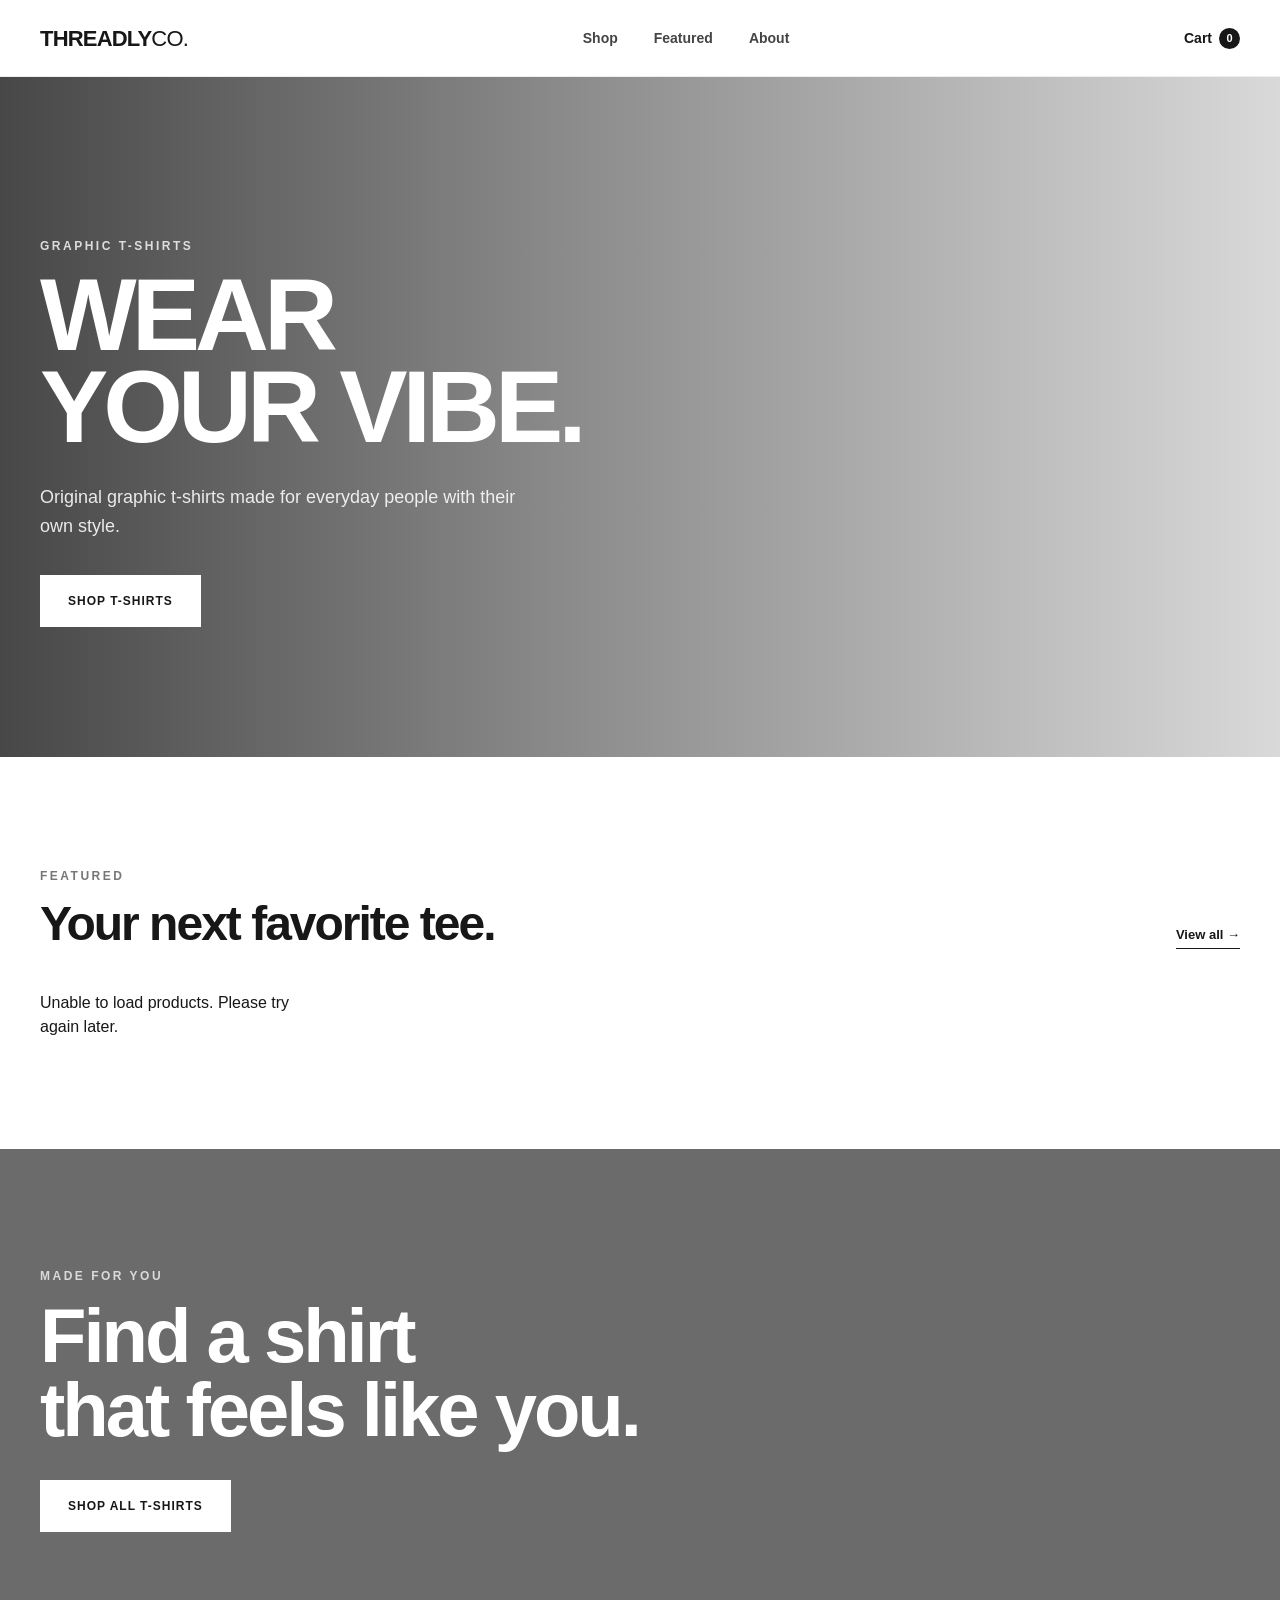
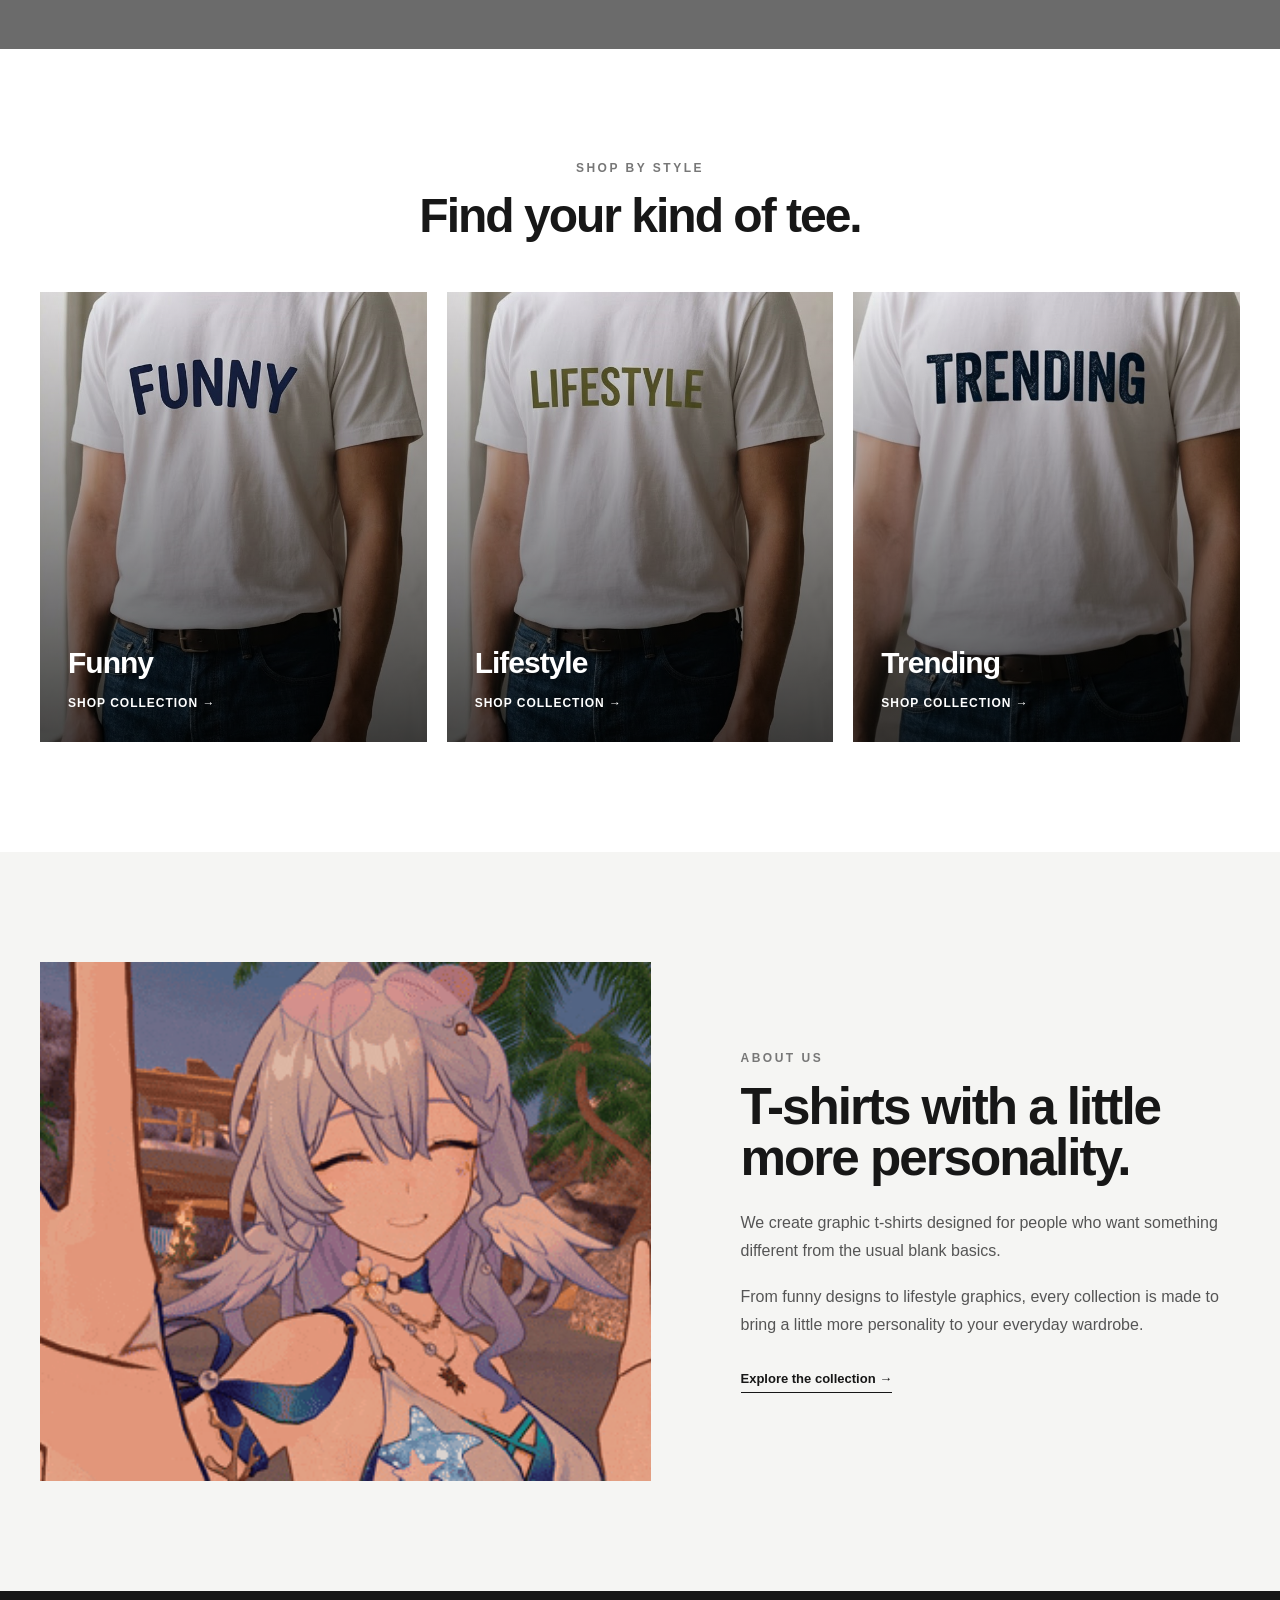
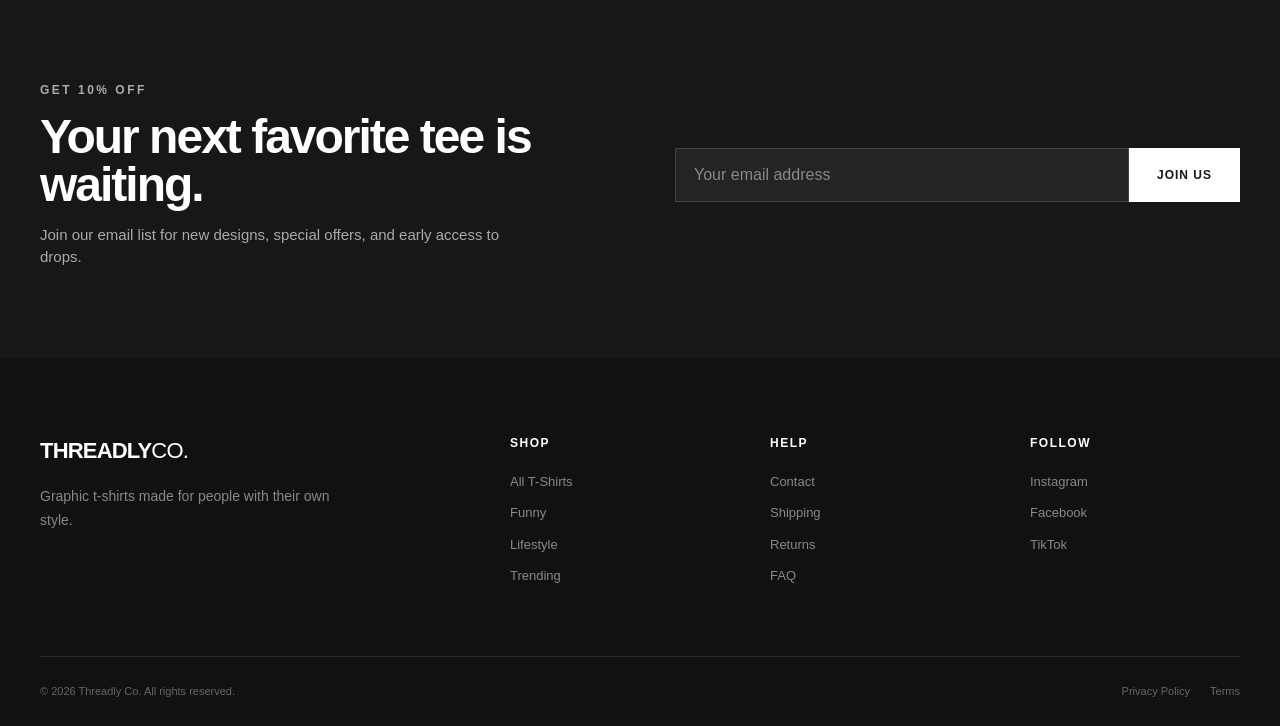
==== commit 1a79a67c: "Refactor index.html structure and content" ====
--- a/index.html
+++ b/index.html
@@ -101,167 +101,16 @@
                 </div>
 
 
-                <div class="product-grid">
-
-
-                    <!-- PRODUCT 1 -->
-
-                    <article class="product-card">
-
-                        <a
-                            href="product.html?id=1"
-                            class="product-image"
-                        >
-
-                            <img
-                                src="images/product-1.jpg"
-                                alt="Graphic t-shirt"
-                                loading="lazy"
-                            >
-
-                            <span class="product-badge">
-                                BEST SELLER
-                            </span>
-
-                        </a>
-
-
-                        <div class="product-info">
-
-                            <h3>
-                                <a href="product.html?id=1">
-                                    Graphic T-Shirt #1
-                                </a>
-                            </h3>
-
-                            <p class="product-category">
-                                Graphic Tees
-                            </p>
-
-                            <p class="product-price">
-                                $29.99
-                            </p>
-
-                        </div>
-
-                    </article>
-
-
-                    <!-- PRODUCT 2 -->
-
-                    <article class="product-card">
-
-                        <a
-                            href="product.html?id=2"
-                            class="product-image"
-                        >
-
-                            <img
-                                src="images/product-2.jpg"
-                                alt="Graphic t-shirt"
-                                loading="lazy"
-                            >
-
-                        </a>
-
-
-                        <div class="product-info">
-
-                            <h3>
-                                <a href="product.html?id=2">
-                                    Graphic T-Shirt #2
-                                </a>
-                            </h3>
-
-                            <p class="product-category">
-                                Graphic Tees
-                            </p>
-
-                            <p class="product-price">
-                                $29.99
-                            </p>
-
-                        </div>
-
-                    </article>
-
-
-                    <!-- PRODUCT 3 -->
-
-                    <article class="product-card">
-
-                        <a
-                            href="product.html?id=3"
-                            class="product-image"
-                        >
-
-                            <img
-                                src="images/product-3.jpg"
-                                alt="Graphic t-shirt"
-                                loading="lazy"
-                            >
-
-                        </a>
-
-
-                        <div class="product-info">
-
-                            <h3>
-                                <a href="product.html?id=3">
-                                    Graphic T-Shirt #3
-                                </a>
-                            </h3>
-
-                            <p class="product-category">
-                                Graphic Tees
-                            </p>
-
-                            <p class="product-price">
-                                $27.99
-                            </p>
-
-                        </div>
-
-                    </article>
-
-
-                    <!-- PRODUCT 4 -->
-
-                    <article class="product-card">
-
-                        <a
-                            href="product.html?id=4"
-                            class="product-image"
-                        >
-
-                            <img
-                                src="images/product-4.jpg"
-                                alt="Graphic t-shirt"
-                                loading="lazy"
-                            >
-
-                        </a>
-
-
-                        <div class="product-info">
-
-                            <h3>
-                                <a href="product.html?id=4">
-                                    Graphic T-Shirt #4
-                                </a>
-                            </h3>
-
-                            <p class="product-category">
-                                Graphic Tees
-                            </p>
-
-                            <p class="product-price">
-                                $29.99
-                            </p>
-
-                        </div>
-
-                    </article>
+                <!-- PRODUCTS WILL BE LOADED FROM D1 -->
+
+                <div
+                    id="featured-products"
+                    class="product-grid"
+                >
+
+                    <p>
+                        Loading products...
+                    </p>
 
                 </div>
 
@@ -642,74 +491,273 @@
 
     <script>
 
-        /*
-         * Update cart quantity in the header.
-         *
-         * Cart data will later be stored in localStorage.
-         * Printify integration will be added in a later stage.
-         */
-
-        function updateCartCount() {
-
-            const cart =
-                JSON.parse(
-                    localStorage.getItem("cart")
-                ) || [];
-
-            const count =
-                cart.reduce(
-                    (total, item) =>
-                        total + item.quantity,
-                    0
+    /* =====================================================
+       CART COUNT
+       ===================================================== */
+
+    function updateCartCount() {
+
+        const cart =
+            JSON.parse(
+                localStorage.getItem("cart")
+            ) || [];
+
+
+        const count =
+            cart.reduce(
+                function(total, item) {
+
+                    return total +
+                        item.quantity;
+
+                },
+                0
+            );
+
+
+        const cartCount =
+            document.getElementById(
+                "cart-count"
+            );
+
+
+        if (cartCount) {
+
+            cartCount.textContent =
+                count;
+
+        }
+
+    }
+
+
+    updateCartCount();
+
+
+
+    /* =====================================================
+       LOAD FEATURED PRODUCTS FROM D1
+       ===================================================== */
+
+    async function loadFeaturedProducts() {
+
+        const container =
+            document.getElementById(
+                "featured-products"
+            );
+
+
+        if (!container) {
+
+            return;
+
+        }
+
+
+        try {
+
+            const response =
+                await fetch(
+                    "/api/products"
                 );
 
-            const cartCount =
-                document.getElementById(
-                    "cart-count"
+
+            const data =
+                await response.json();
+
+
+            if (
+                !response.ok ||
+                !data.success
+            ) {
+
+                throw new Error(
+                    "Failed to load products"
                 );
 
-            if (cartCount) {
-                cartCount.textContent = count;
             }
+
+
+            /*
+             * Show the first 4 active products.
+             */
+
+            const products =
+                data.products.slice(0, 4);
+
+
+            if (products.length === 0) {
+
+                container.innerHTML = `
+                    <p>No products available.</p>
+                `;
+
+                return;
+
+            }
+
+
+            /* =============================================
+               RENDER PRODUCTS
+               ============================================= */
+
+            container.innerHTML =
+                products.map(
+                    function(product, index) {
+
+                        return `
+
+                            <article
+                                class="product-card"
+                            >
+
+                                <a
+                                    href="product.html?id=${product.id}"
+                                    class="product-image"
+                                >
+
+                                    <img
+                                        src="${product.image}"
+                                        alt="${escapeHtml(product.name)}"
+                                        loading="lazy"
+                                    >
+
+                                    ${
+                                        index === 0
+                                        ?
+                                        `
+                                        <span class="product-badge">
+                                            BEST SELLER
+                                        </span>
+                                        `
+                                        :
+                                        ""
+                                    }
+
+                                </a>
+
+
+                                <div class="product-info">
+
+                                    <h3>
+
+                                        <a
+                                            href="product.html?id=${product.id}"
+                                        >
+                                            ${escapeHtml(product.name)}
+                                        </a>
+
+                                    </h3>
+
+
+                                    <p class="product-category">
+
+                                        ${escapeHtml(
+                                            product.category
+                                        )}
+
+                                    </p>
+
+
+                                    <p class="product-price">
+
+                                        $${Number(
+                                            product.price
+                                        ).toFixed(2)}
+
+                                    </p>
+
+                                </div>
+
+                            </article>
+
+                        `;
+
+                    }
+                )
+                .join("");
+
+
+        } catch (error) {
+
+            console.error(
+                "Failed to load featured products:",
+                error
+            );
+
+
+            container.innerHTML = `
+
+                <p>
+                    Unable to load products.
+                    Please try again later.
+                </p>
+
+            `;
+
         }
 
-
-        updateCartCount();
-
-
-        /*
-         * Newsletter demo.
-         *
-         * This does not send email yet.
-         * Email integration can be added later.
-         */
-
-        const newsletterForm =
-            document.querySelector(
-                ".newsletter-form"
-            );
-
-
-        if (newsletterForm) {
-
-            newsletterForm.addEventListener(
-                "submit",
-                function(event) {
-
-                    event.preventDefault();
-
-                    alert(
-                        "Thanks for joining Threadly Co.!"
-                    );
-
-                    newsletterForm.reset();
-
-                }
-            );
-
-        }
-
-    </script>
+    }
+
+
+
+    /* =====================================================
+       HTML ESCAPE
+       ===================================================== */
+
+    function escapeHtml(value) {
+
+        return String(value)
+            .replace(/&/g, "&amp;")
+            .replace(/</g, "&lt;")
+            .replace(/>/g, "&gt;")
+            .replace(/"/g, "&quot;")
+            .replace(/'/g, "&#039;");
+
+    }
+
+
+
+    /* =====================================================
+       NEWSLETTER
+       ===================================================== */
+
+    const newsletterForm =
+        document.querySelector(
+            ".newsletter-form"
+        );
+
+
+    if (newsletterForm) {
+
+        newsletterForm.addEventListener(
+            "submit",
+            function(event) {
+
+                event.preventDefault();
+
+
+                alert(
+                    "Thanks for joining Threadly Co.!"
+                );
+
+
+                newsletterForm.reset();
+
+            }
+        );
+
+    }
+
+
+
+    /* =====================================================
+       START
+       ===================================================== */
+
+    loadFeaturedProducts();
+
+</script>
 
 </body>
-</html>+</html>
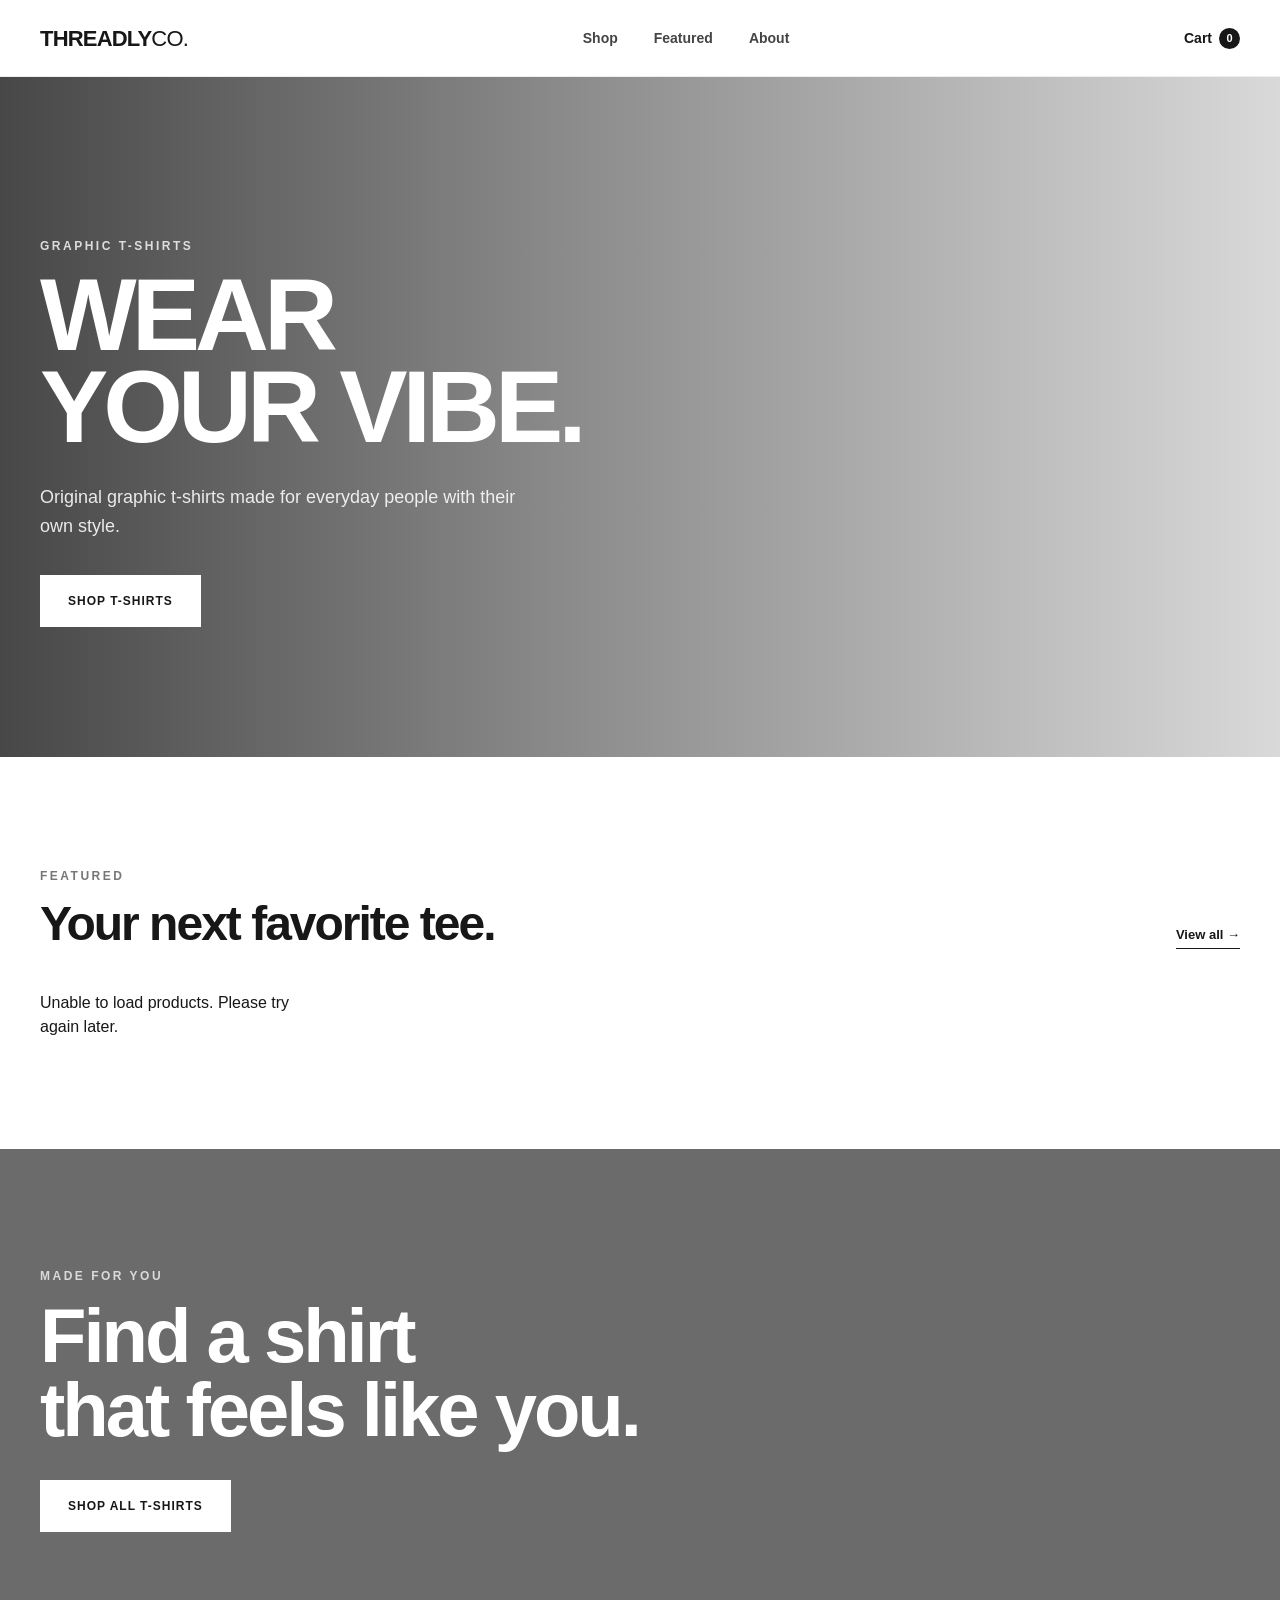
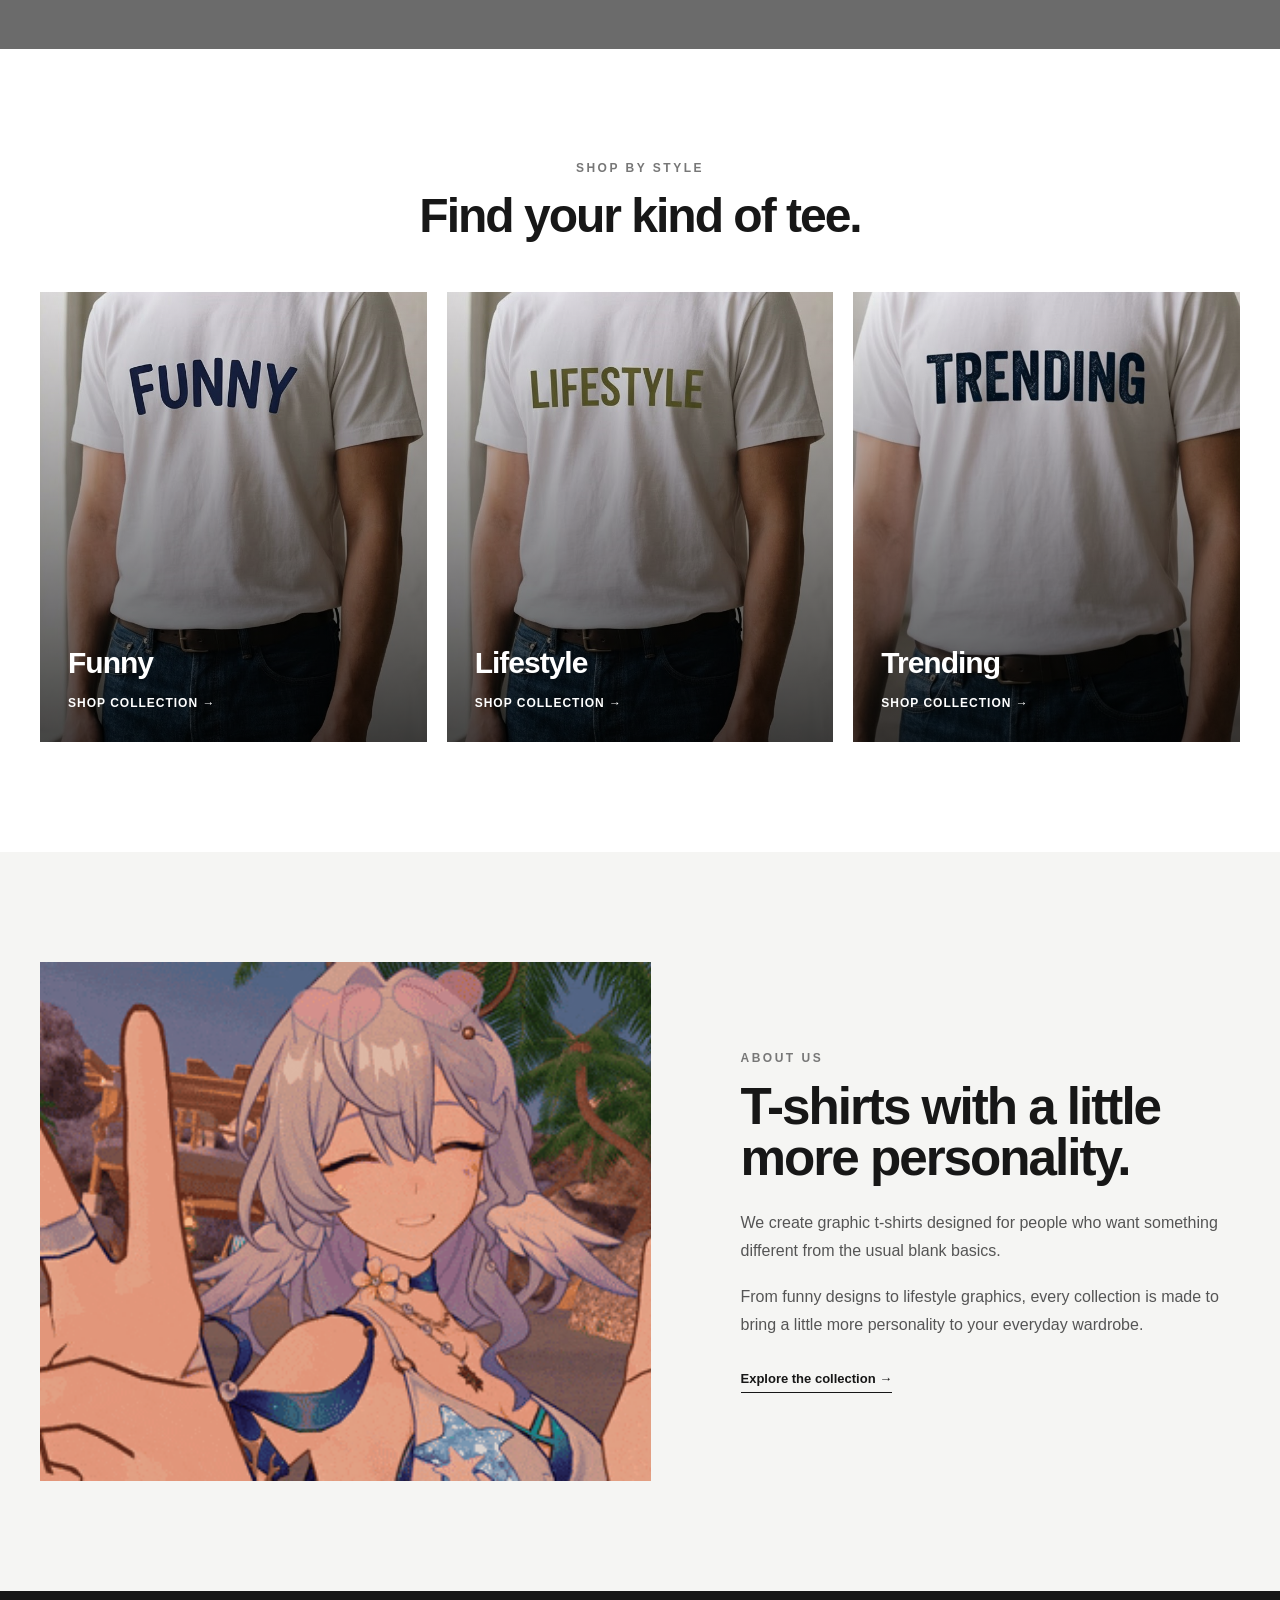
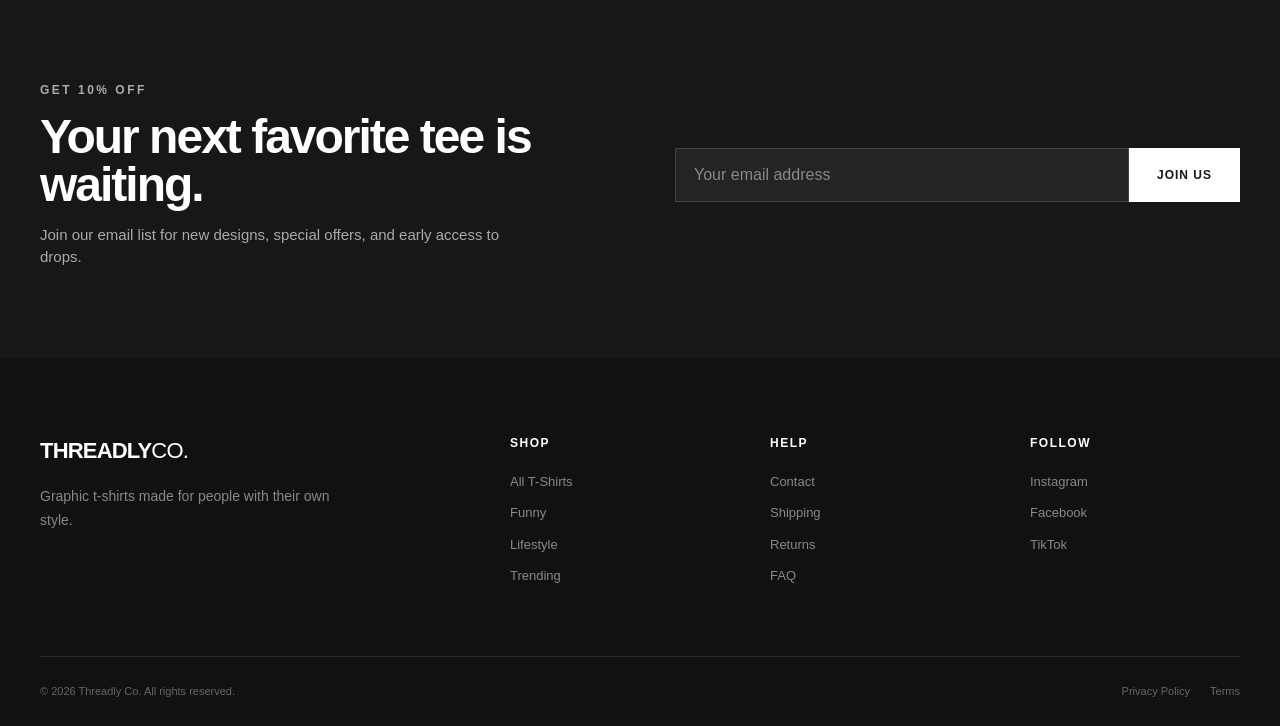
==== commit f5bbf89d: "Update index.html" ====
--- a/index.html
+++ b/index.html
@@ -3,7 +3,7 @@
 <head>
     <meta charset="UTF-8">
     <meta name="viewport" content="width=device-width, initial-scale=1.0">
-
+    <link rel="icon" type="image/png" href="images/favicon.png">
     <title>Threadly Co. | Graphic T-Shirts</title>
 
     <meta
@@ -667,6 +667,14 @@
 
                                     </p>
 
+                                    <p class="product-sold">
+
+                                        ${Number(
+                                            product.sold_count || 0
+                                        )} sold
+
+                                    </p>
+
                                 </div>
 
                             </article>
--- a/css/style.css
+++ b/css/style.css
@@ -457,10 +457,17 @@
 }
 
 .product-price {
-    font-size: 14px;
+    font-size: 18px;
     font-weight: 800;
 }
 
+.product-sold {
+    margin-top: -6px;
+    margin-bottom: 24px;
+    font-size: 16px;
+    color: #666;
+    font-weight: 500;
+}
 
 /* =========================================================
    BRAND BANNER
@@ -2729,4 +2736,4 @@
         padding: 25px 20px;
     }
 
-}+}
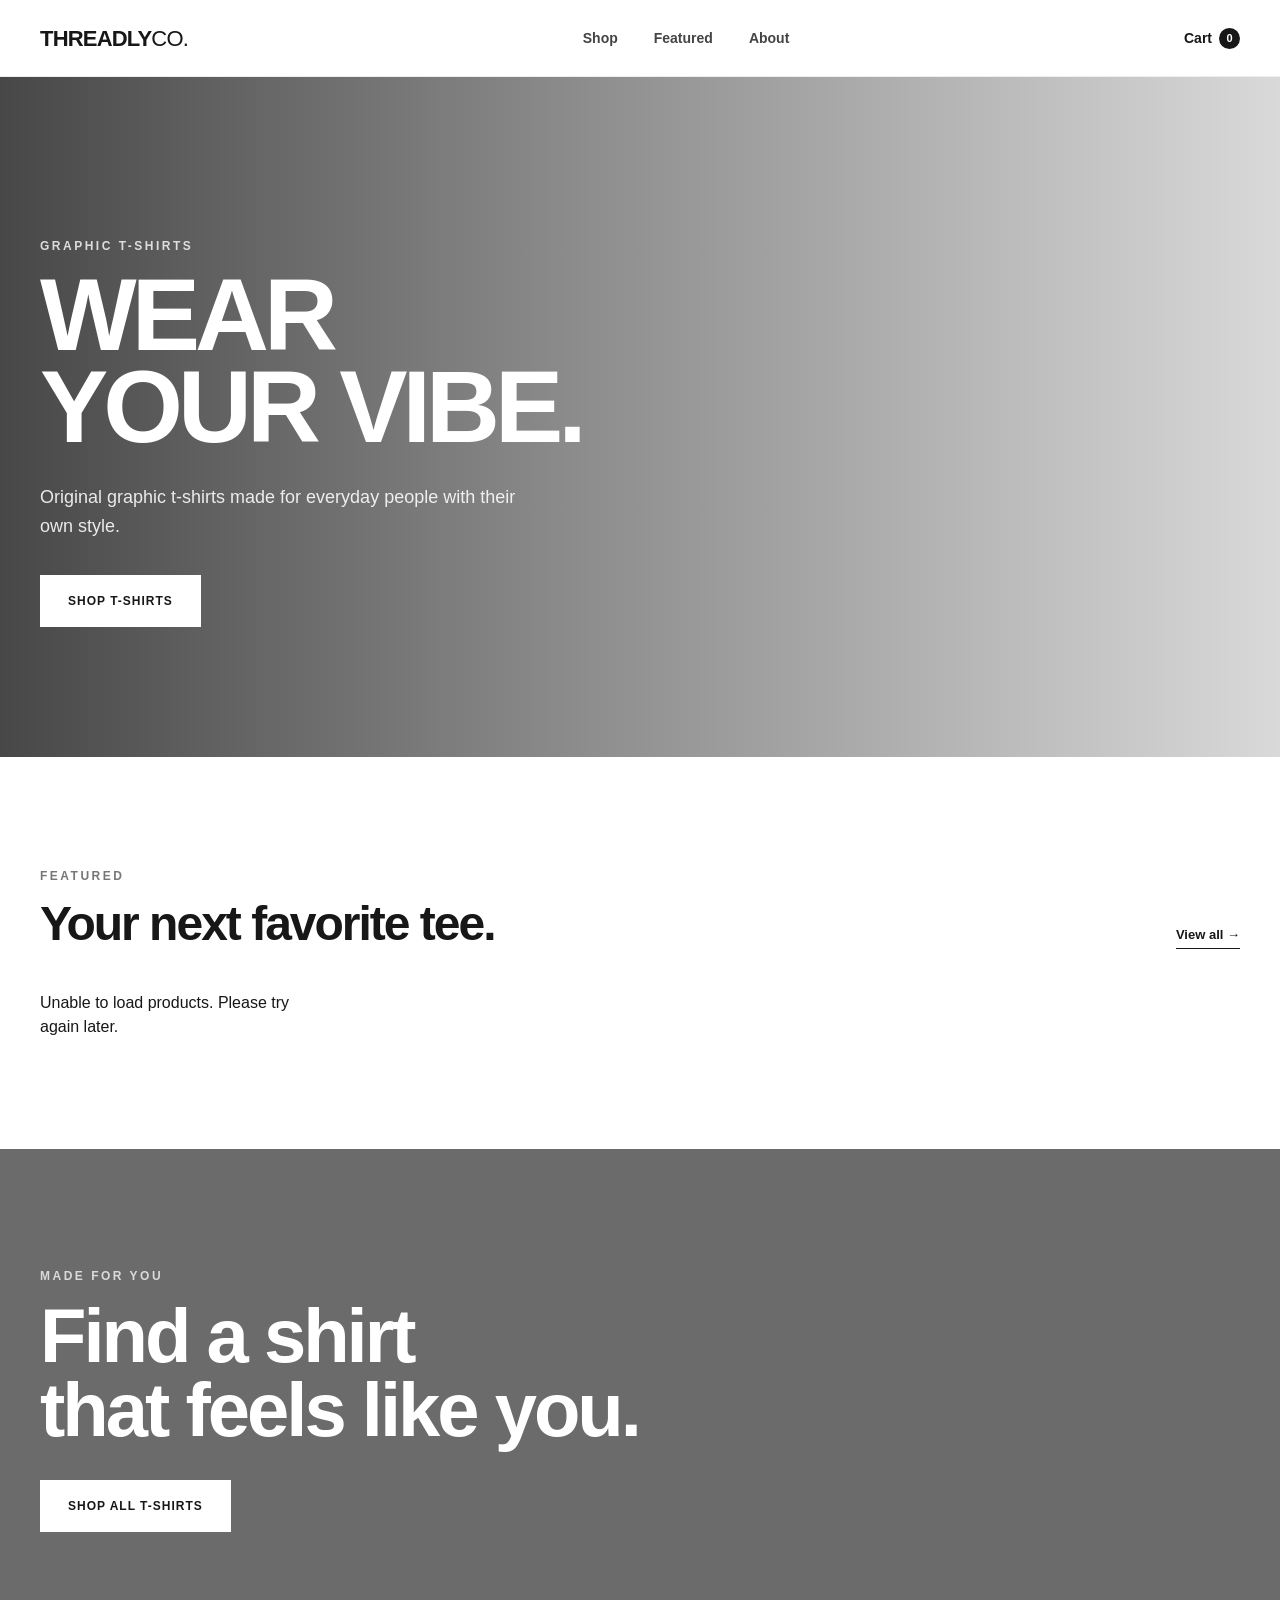
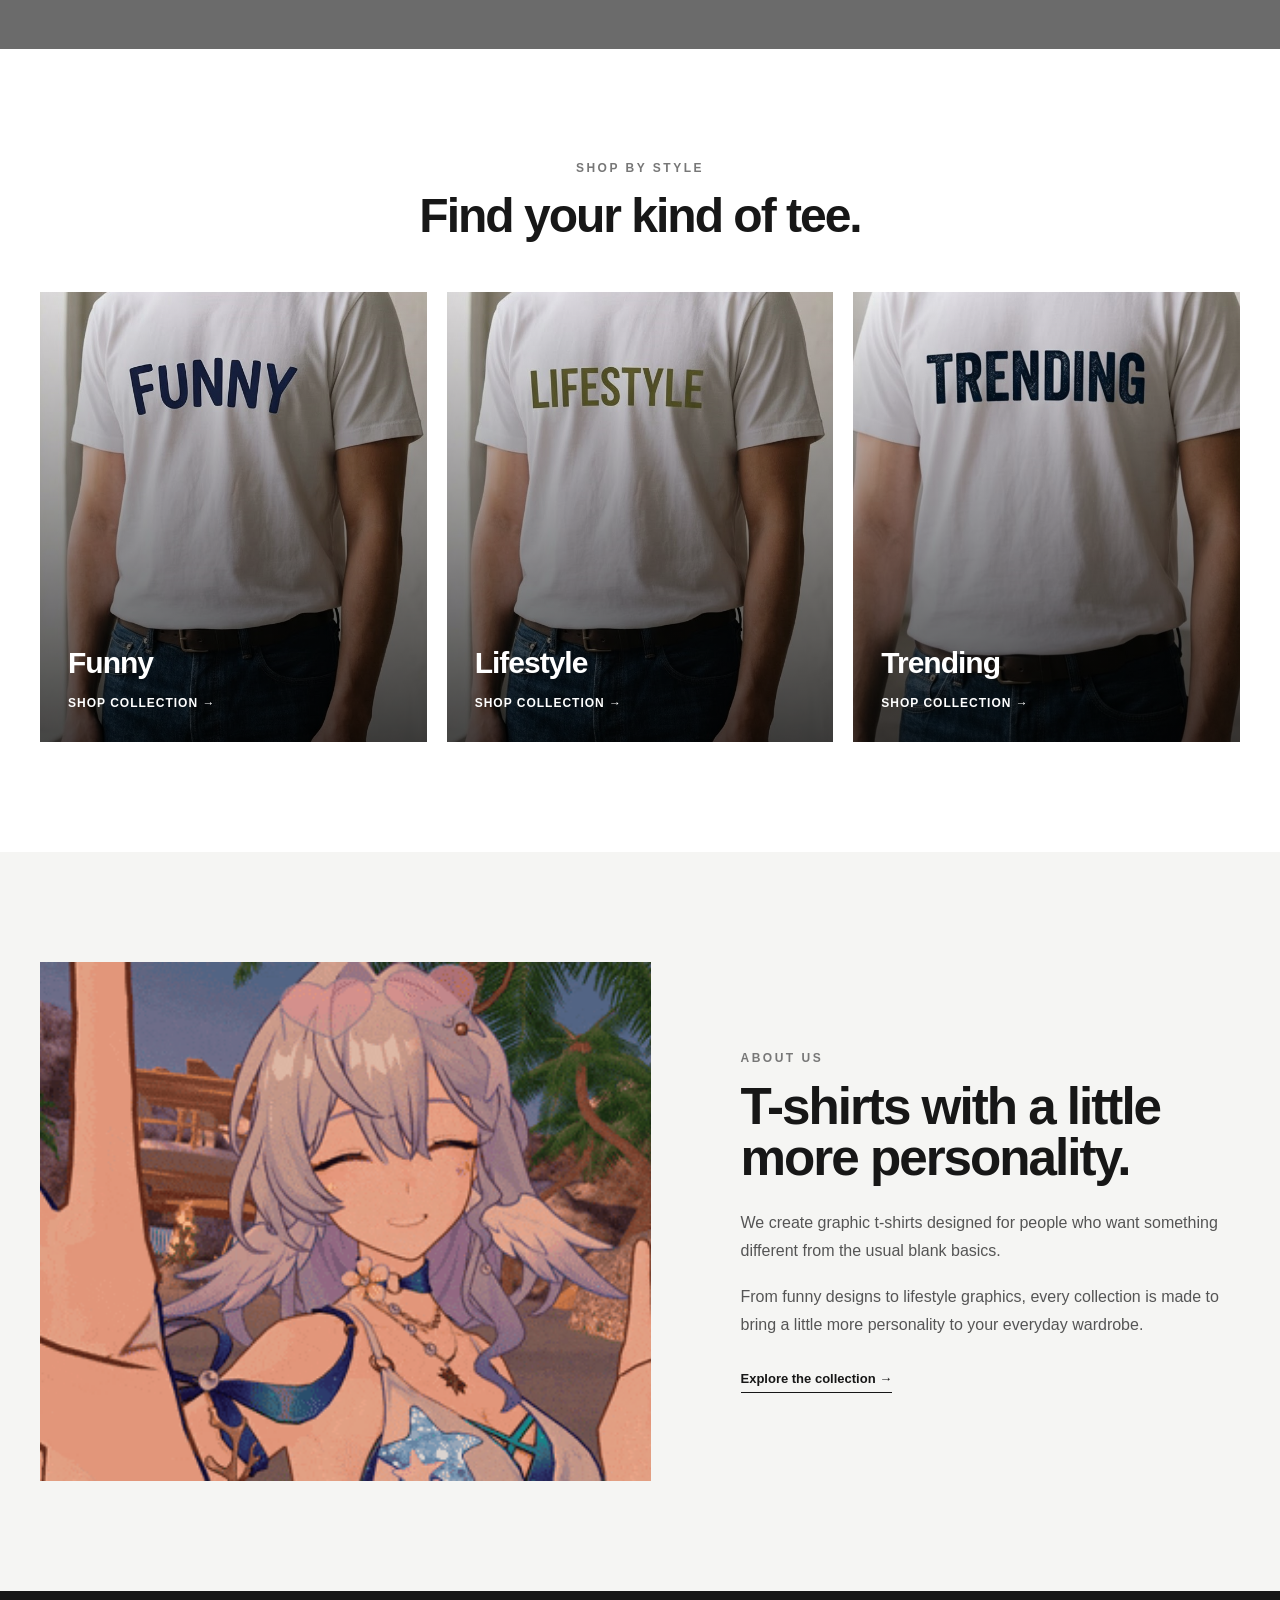
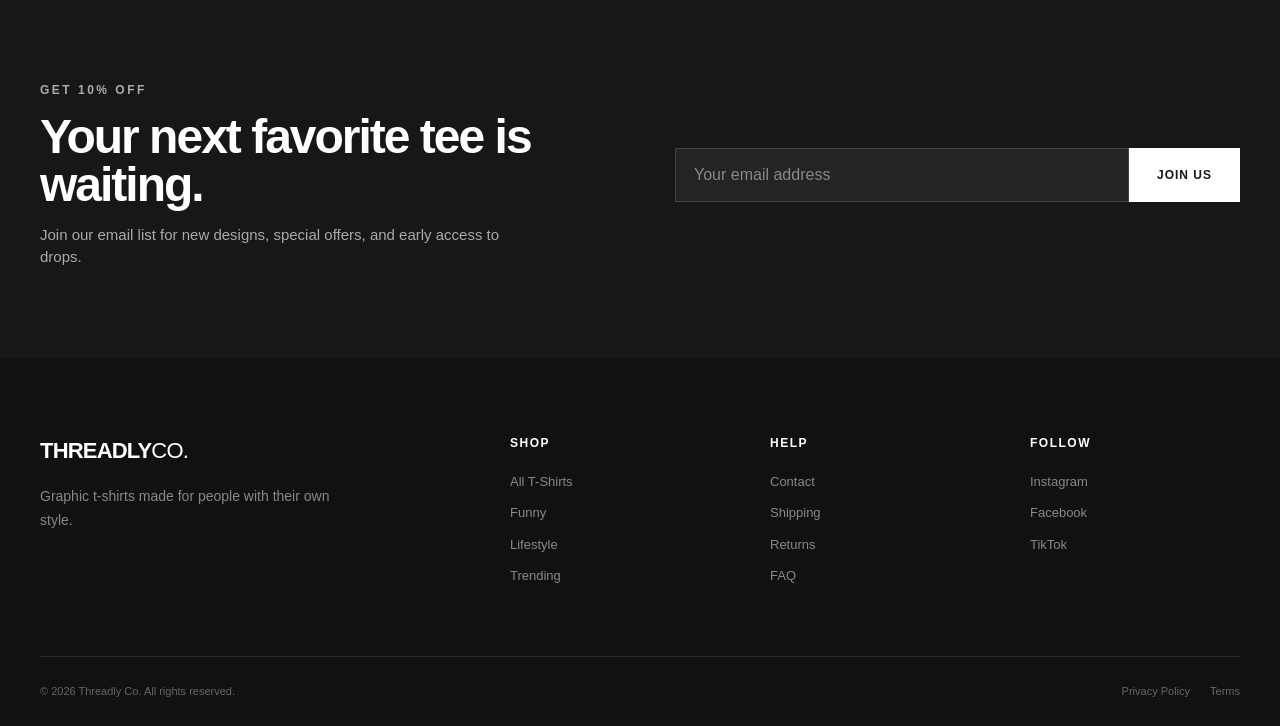
==== commit da93aac2: "Update index.html" ====
--- a/index.html
+++ b/index.html
@@ -3,7 +3,7 @@
 <head>
     <meta charset="UTF-8">
     <meta name="viewport" content="width=device-width, initial-scale=1.0">
-    <link rel="icon" type="image/png" href="images/favicon.png">
+    <link rel="icon" type="image/png" href="/favicon.png">
     <title>Threadly Co. | Graphic T-Shirts</title>
 
     <meta
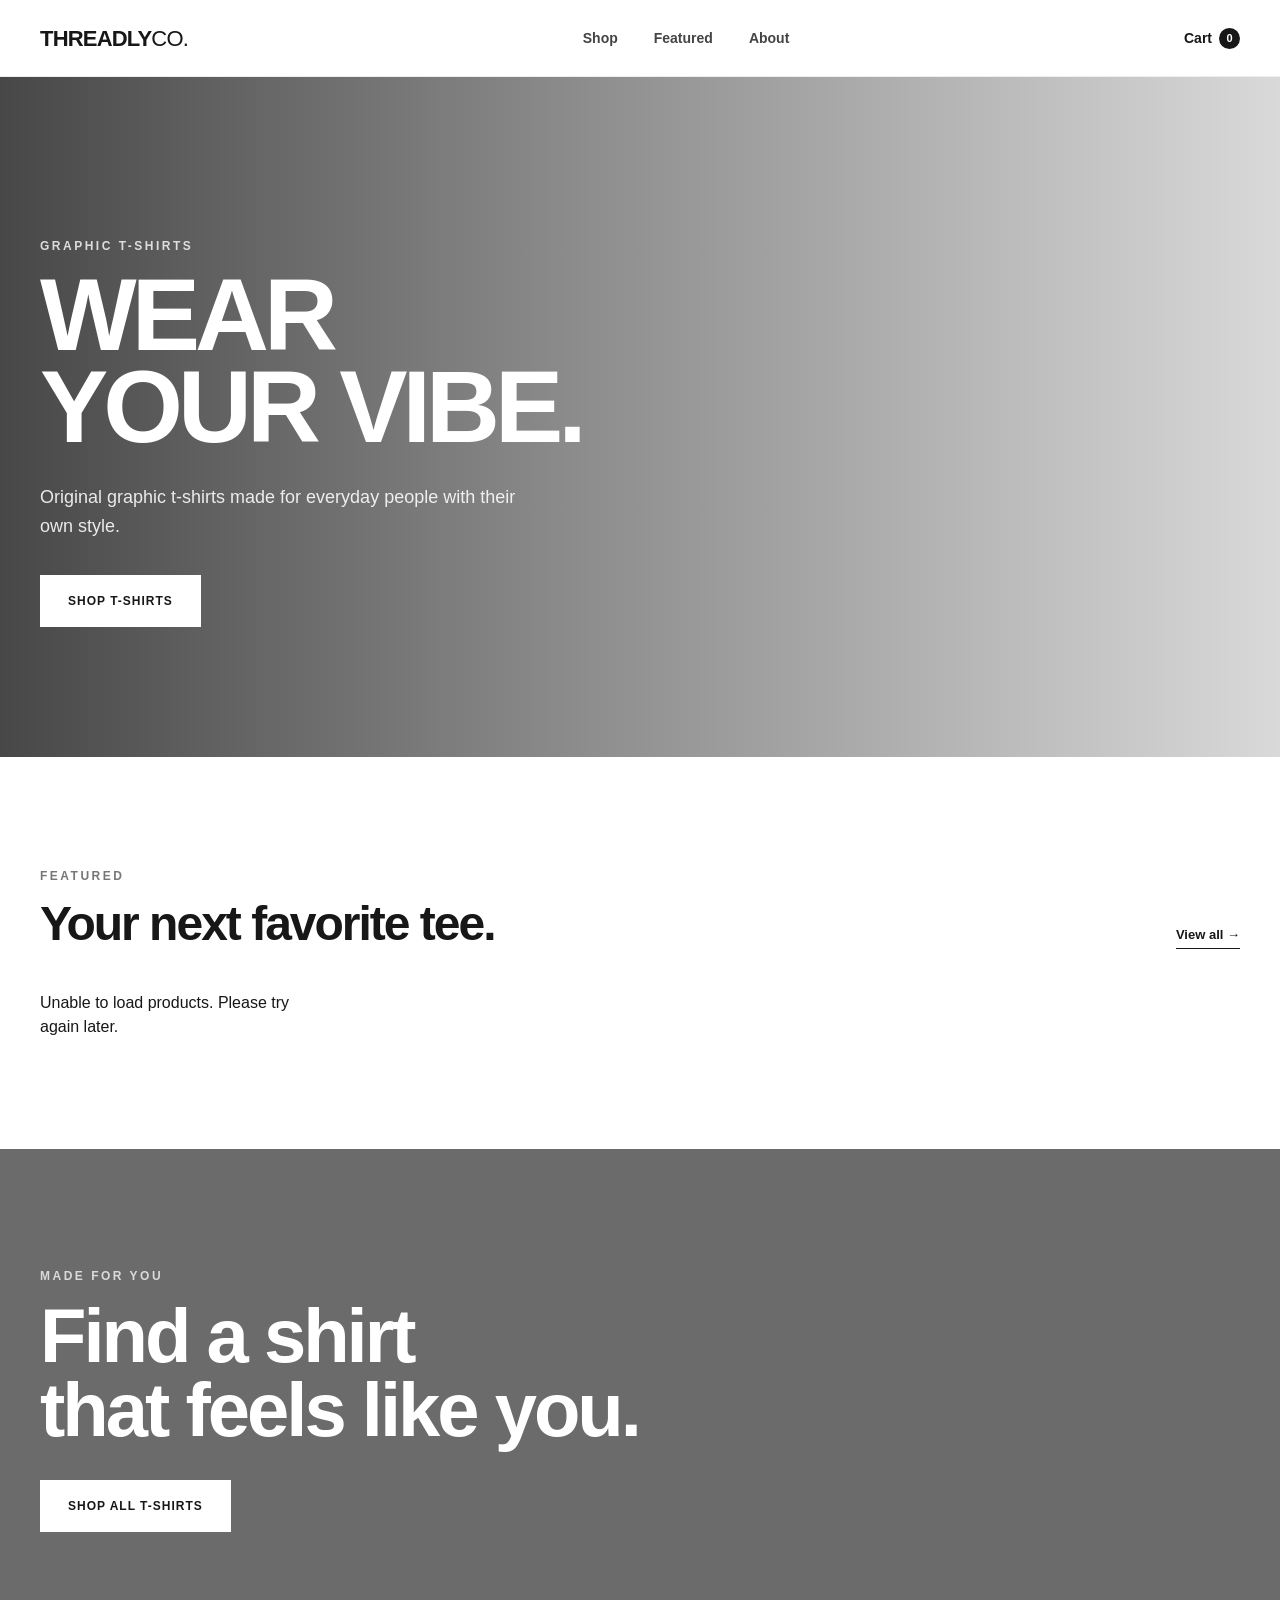
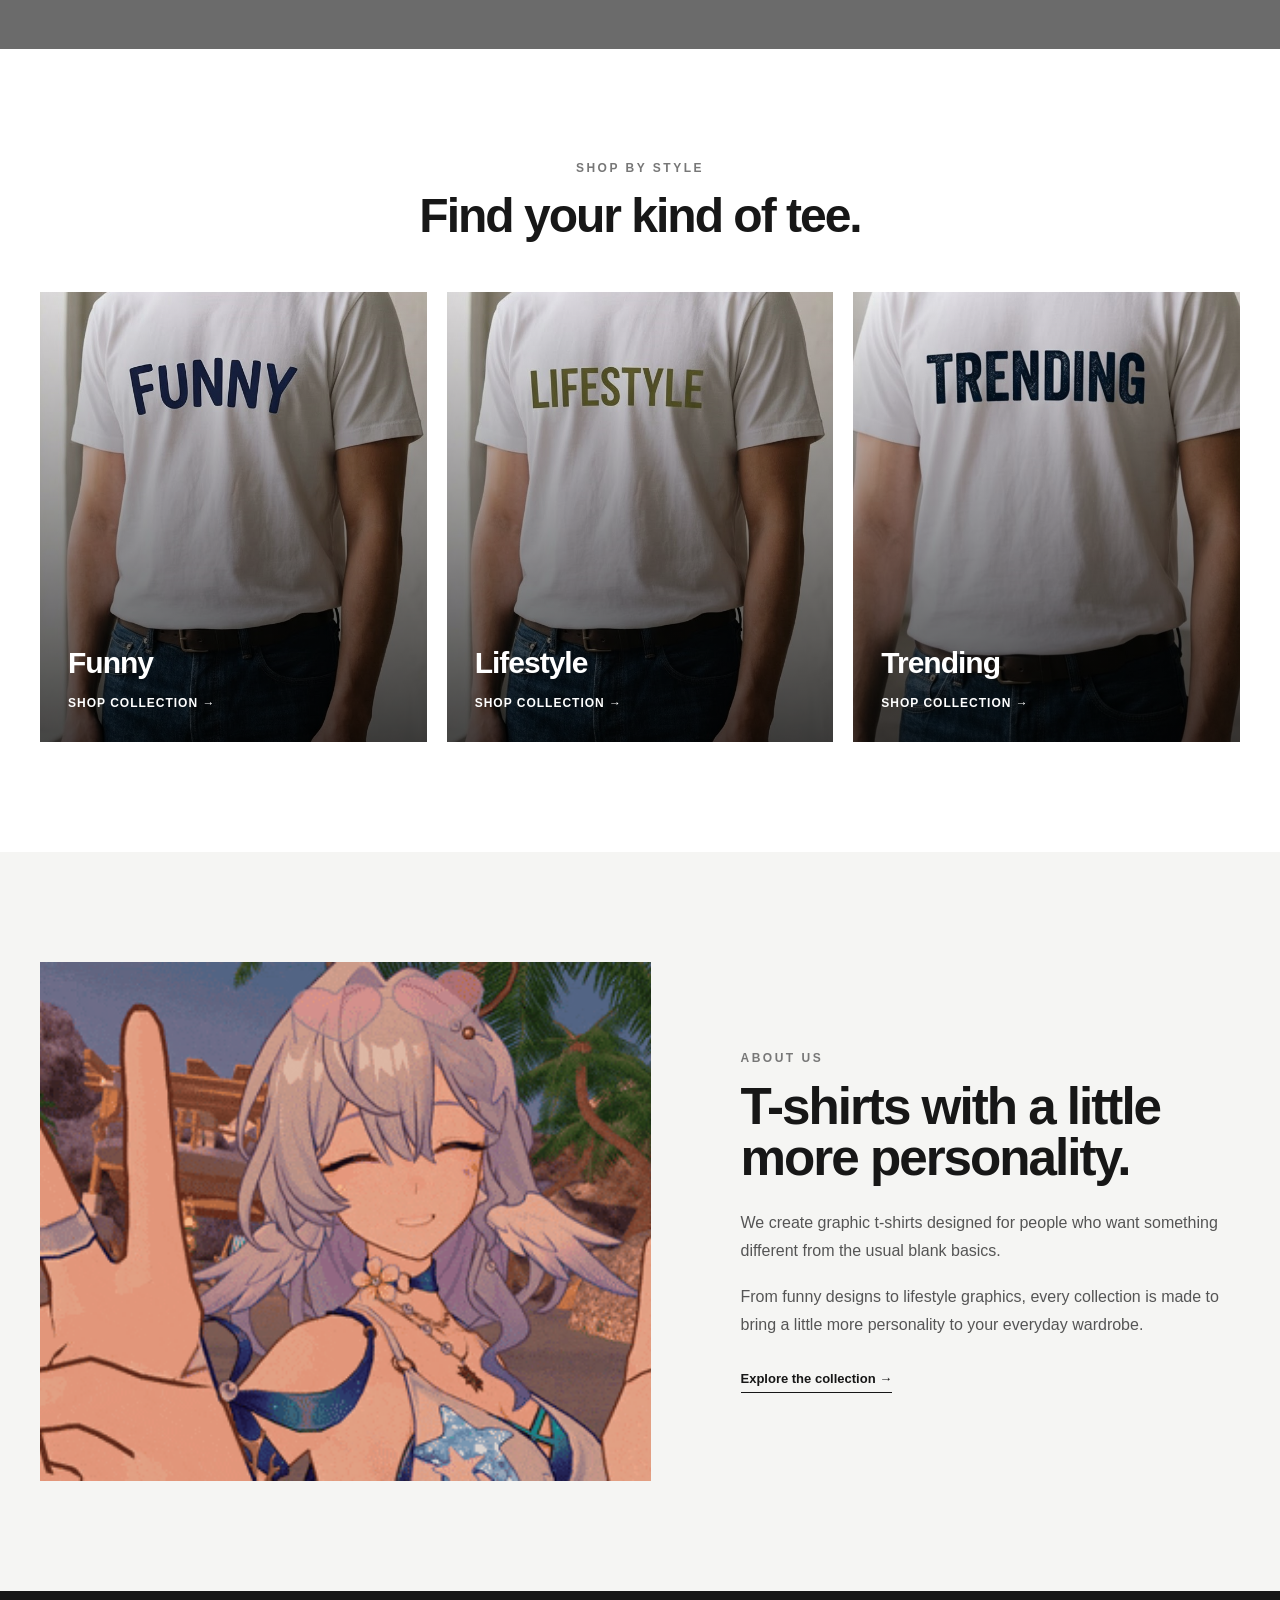
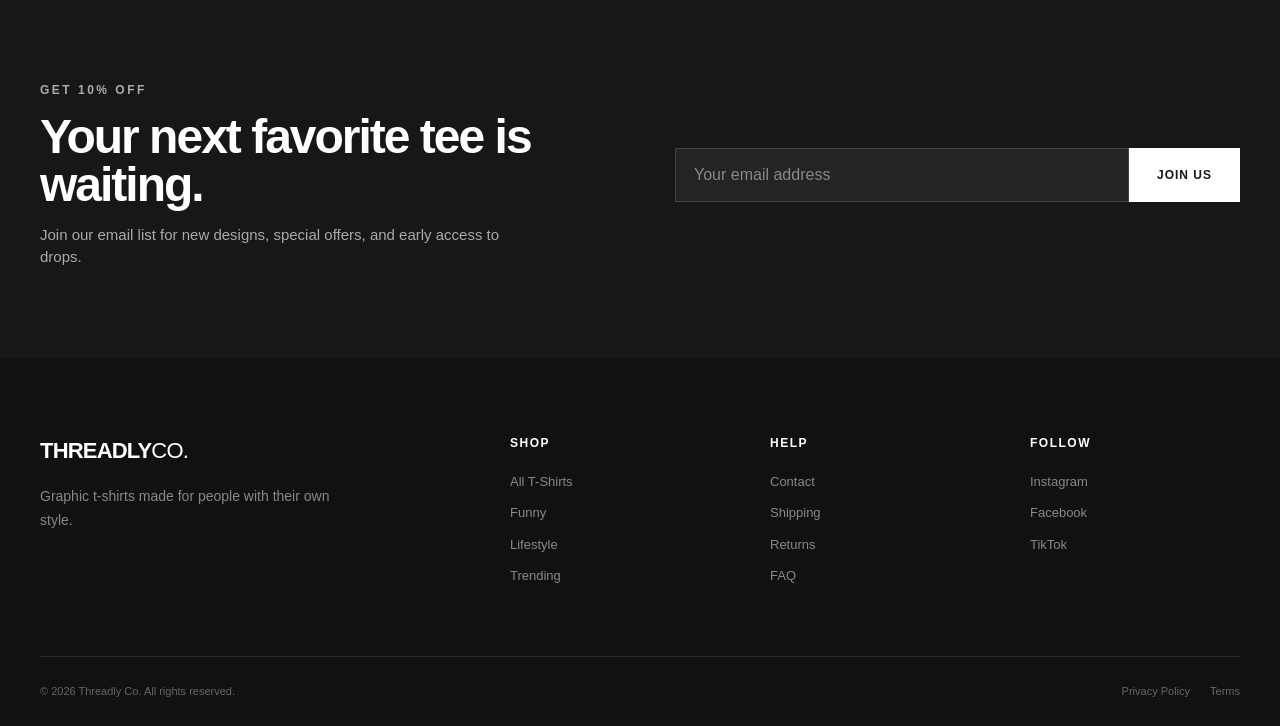
==== commit 17421a40: "Update index.html" ====
--- a/index.html
+++ b/index.html
@@ -3,7 +3,7 @@
 <head>
     <meta charset="UTF-8">
     <meta name="viewport" content="width=device-width, initial-scale=1.0">
-    <link rel="icon" type="image/png" href="/favicon.png">
+    <link rel="icon" type="image/png" href="images/favicon.png">
     <title>Threadly Co. | Graphic T-Shirts</title>
 
     <meta
@@ -451,7 +451,7 @@
                     Instagram
                 </a>
 
-                <a href="#">
+                <a href="https://www.facebook.com/threadlycoo" target="_blank">
                     Facebook
                 </a>
 
--- a/css/style.css
+++ b/css/style.css
@@ -2679,6 +2679,79 @@
     text-decoration: underline;
 }
 
+/* =====================================================
+   PAYMENT SECURITY ICONS
+   ===================================================== */
+
+.pay-button-wrapper {
+    position: relative;
+    width: 100%;
+}
+
+/* PAY NOW button */
+#pay-button {
+    width: 100%;
+    position: relative;
+    z-index: 1;
+}
+
+/* Security icons ABOVE PAY NOW */
+.pay-security-top {
+    display: flex;
+    justify-content: flex-end;
+    align-items: center;
+    gap: 8px;
+    margin-bottom: 8px;
+    height: 24px;
+}
+
+.pay-security-top img {
+    display: block;
+    width: auto;
+    height: 24px;
+    object-fit: contain;
+}
+
+/* Payment icons BELOW PAY NOW */
+.pay-security-bottom {
+    display: flex;
+    justify-content: center;
+    align-items: center;
+    gap: 7px;
+    margin-top: 8px;
+    height: 24px;
+}
+
+.pay-security-bottom img {
+    display: block;
+    width: auto;
+    height: 24px;
+    object-fit: contain;
+}
+
+/* Mobile */
+@media (max-width: 480px) {
+
+    .pay-security-top {
+        gap: 6px;
+        height: 21px;
+        margin-bottom: 7px;
+    }
+
+    .pay-security-top img {
+        height: 21px;
+    }
+
+    .pay-security-bottom {
+        gap: 6px;
+        height: 21px;
+        margin-top: 7px;
+    }
+
+    .pay-security-bottom img {
+        height: 21px;
+    }
+}
 
 /* =========================================================
    CHECKOUT MOBILE
@@ -2737,3 +2810,108 @@
     }
 
 }
+
+/* =====================================================
+   ORDERS
+   ===================================================== */
+
+.order-id {
+    font-weight: 700;
+}
+
+.order-email {
+    font-size: 12px;
+    opacity: .6;
+    margin-top: 4px;
+}
+
+.order-items {
+    font-size: 13px;
+    line-height: 1.6;
+}
+
+.order-total {
+    font-weight: 700;
+}
+
+.payment-paid {
+    color: #176b32;
+    font-weight: 700;
+}
+
+.payment-pending {
+    color: #765600;
+    font-weight: 700;
+}
+
+.payment-failed {
+    color: #a40000;
+    font-weight: 700;
+}
+
+.order-status-select {
+    padding: 7px 9px;
+    border: 1px solid #ccc;
+    background: #fff;
+    font: inherit;
+    font-size: 12px;
+}
+
+.order-detail-grid {
+    display: grid;
+    grid-template-columns: 1fr 1fr;
+    gap: 18px;
+    margin-bottom: 30px;
+}
+
+.order-detail-box {
+    border: 1px solid #ddd;
+    padding: 18px;
+}
+
+.order-detail-label {
+    font-size: 11px;
+    text-transform: uppercase;
+    letter-spacing: .08em;
+    opacity: .55;
+    margin-bottom: 7px;
+}
+
+.order-detail-value {
+    font-weight: 600;
+}
+
+.order-items-list {
+    border: 1px solid #ddd;
+    margin-top: 20px;
+}
+
+.order-item {
+    display: flex;
+    justify-content: space-between;
+    gap: 20px;
+    padding: 15px;
+    border-bottom: 1px solid #eee;
+}
+
+.order-item:last-child {
+    border-bottom: none;
+}
+
+.order-item-name {
+    font-weight: 700;
+}
+
+.order-item-meta {
+    font-size: 12px;
+    opacity: .6;
+    margin-top: 4px;
+}
+
+@media (max-width: 700px) {
+
+    .order-detail-grid {
+        grid-template-columns: 1fr;
+    }
+
+}
